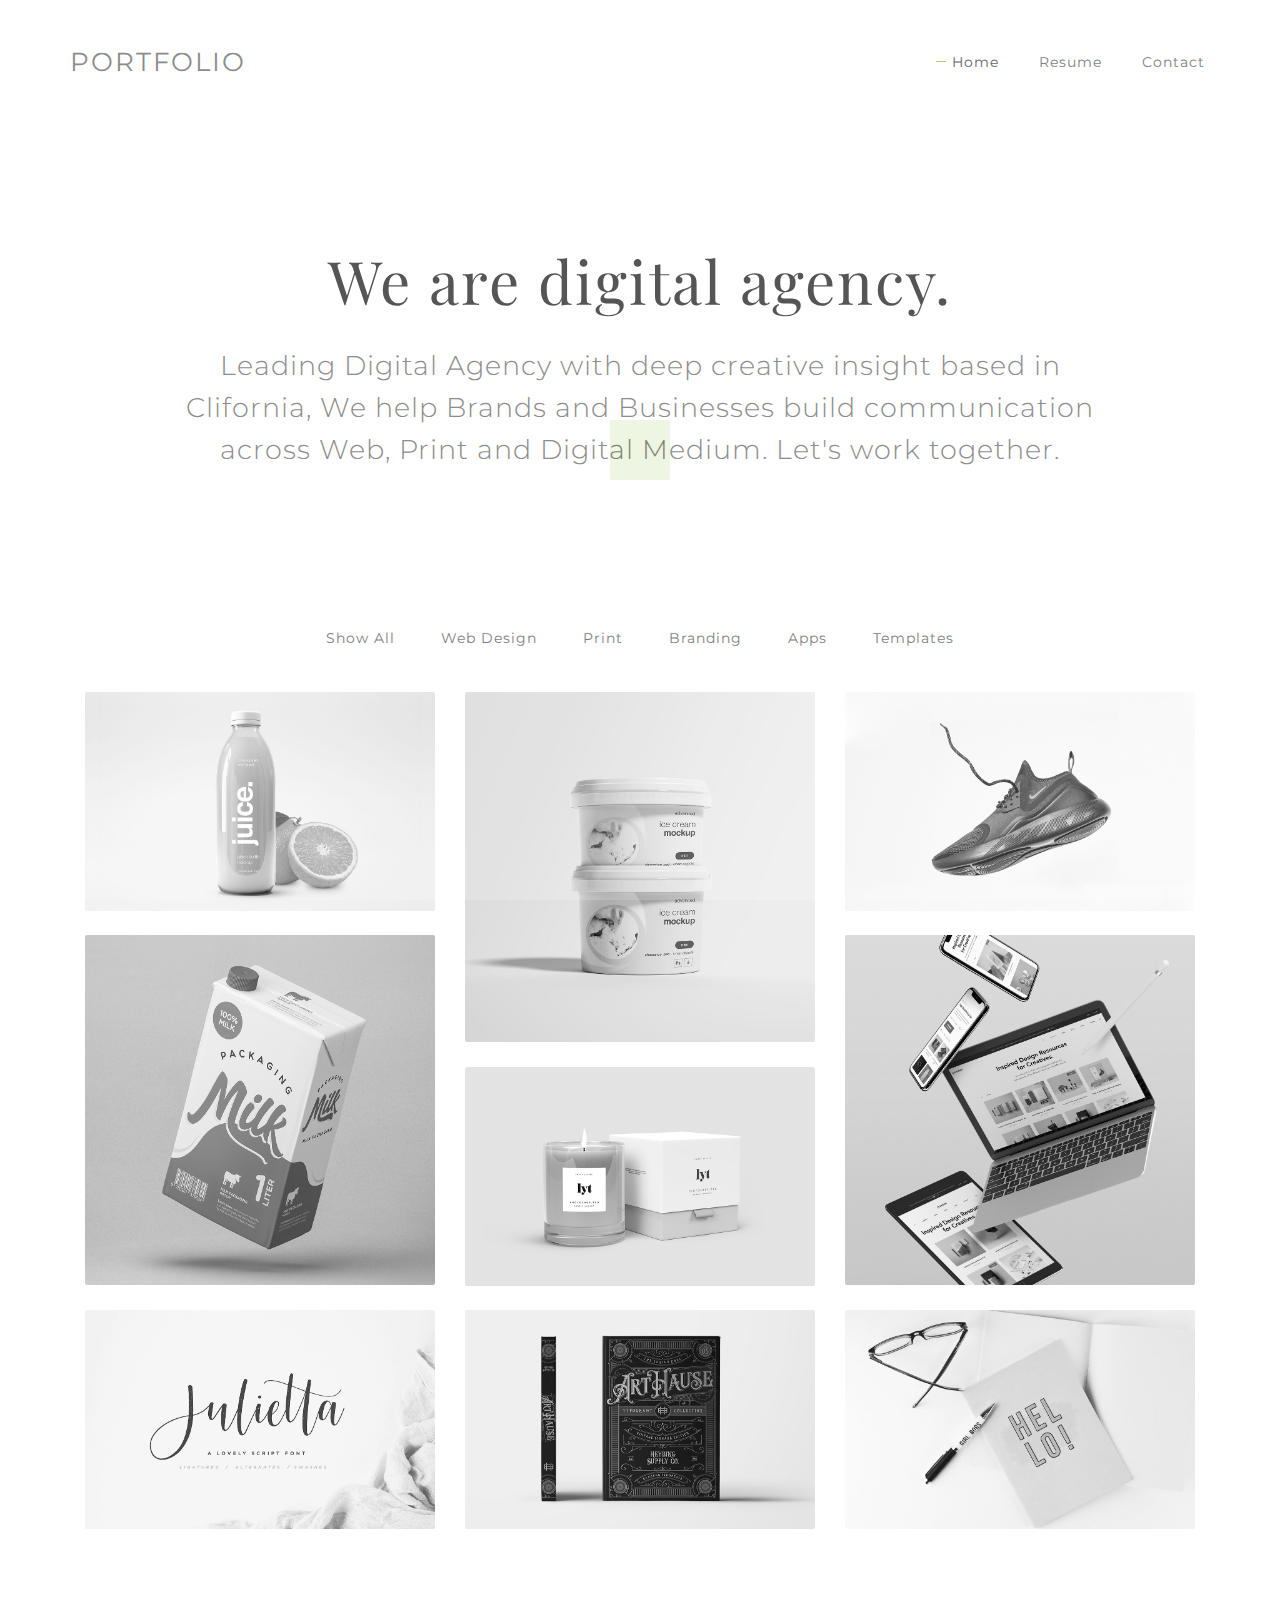
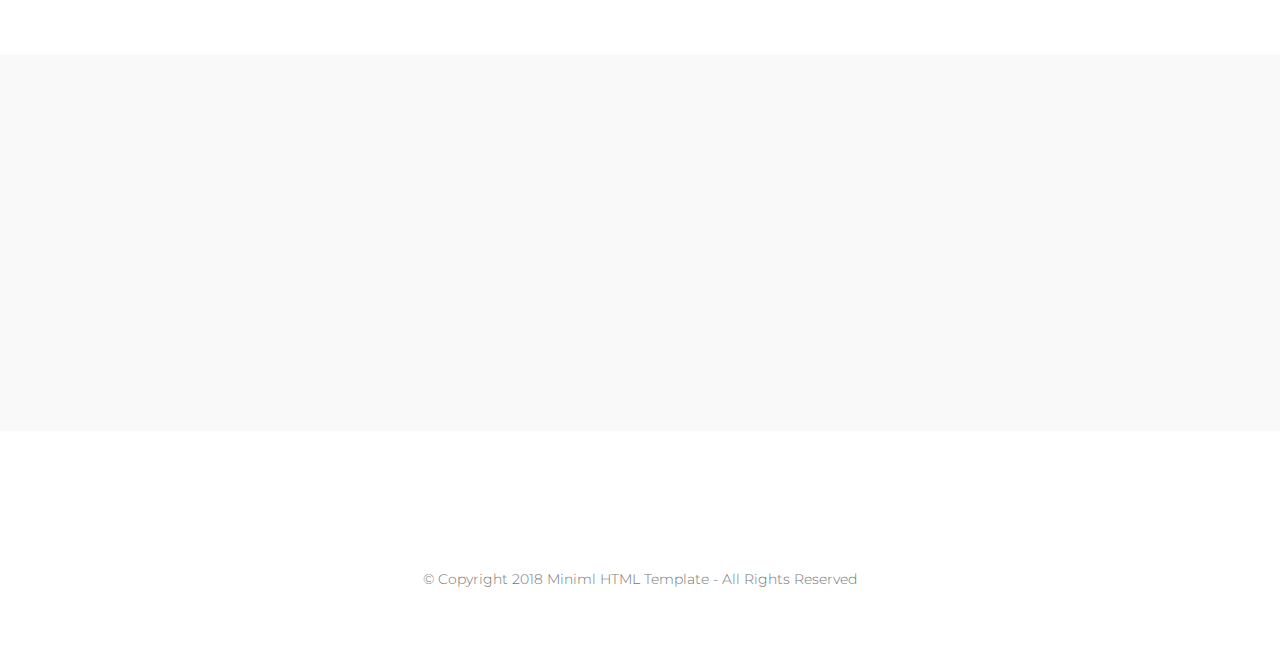
==== index.html @ cc3feb90 "Initial commit" ====
<!DOCTYPE html>
<html lang="en">
    <head>

        <meta charset="UTF-8">
        <meta http-equiv="X-UA-Compatible" content="IE=Edge">
        <meta name="description" content="">
        <meta name="keywords" content="">
        <meta name="author" content="GeTheme">
        <meta name="viewport" content="width=device-width, initial-scale=1, maximum-scale=1">

        <title>Serah Varghese</title>

        <!-- Bootstrap CSS -->
        <link rel="stylesheet" href="css/bootstrap.min.css"> 

        <!-- Main css -->
        <link rel="stylesheet" href="css/style.css">

        <!-- Animate CSS -->
        <link rel="stylesheet" href="css/animate.css">

        <!-- Font Awesome Icons CSS -->
        <link rel="stylesheet" href="css/font-awesome.min.css">

        <!-- Magnific-popup CSS -->
        <link rel="stylesheet" href="css/magnific-popup.css">

        <!-- Google Fonts Link -->
        <link href="https://fonts.googleapis.com/css?family=Montserrat:100,200,300,400,500,600,700,800,900" rel="stylesheet" type="text/css">
        <link href="https://fonts.googleapis.com/css?family=Playfair+Display:400,700,900" rel="stylesheet" type="text/css">

    </head>
    <body>


        <!-- PRE LOADER -->

        <div class="preloader">
             <div class="sk-spinner sk-spinner-pulse"></div>
        </div>



        <!-- Navigation Section -->

        <div class="navbar navbar-default navbar-static-top">
            <div class="container">

                <div class="navbar-header">
                    <button class="navbar-toggle" data-toggle="collapse" data-target=".navbar-collapse">
                        <span class="icon icon-bar"></span>
                        <span class="icon icon-bar"></span>
                        <span class="icon icon-bar"></span>
                    </button>
                    <a href="index.html" class="navbar-brand">Portfolio</a>
                </div>

                <div class="collapse navbar-collapse">
                    <ul class="nav navbar-nav navbar-right">
                        <li class="active"><a href="index.html">Home</a></li>
                       
                        <li><a href="resume.html">Resume</a></li>
                        <li><a href="contact.html">Contact</a></li>
                    </ul>
                </div>

            </div>
        </div>


        <!-- Home Section -->

        <section id="home" class="main">
            <div class="container">
                <div class="row">

                    <div class="col-md-12 col-sm-12">
                        <h1 class="wow fadeInUp head" data-wow-delay="0.6s">We are digital agency.</h1>
                        <p class="wow fadeInUp lr-pd" data-wow-delay="0.8s">Leading Digital Agency with deep creative insight based in Clifornia, We help Brands and Businesses build communication across Web, Print and Digital Medium. Let's work together.</p>
                    </div>

                </div>
            </div>
        </section>


        <!-- Portfolio Section -->

        <section id="portfolio">
            <div class="container">
                <div class="row">

                    <div class="col-md-12 col-sm-12">

                        <!-- work section -->
                            <div class="work-section wow fadeInUp" data-wow-delay="1s">

                                <ul class="filter-wrapper clearfix">
                                     <li><a href="#" data-filter="*" class="selected opc-main-bg">Show All</a></li>
                                     <li><a href="#" class="opc-main-bg" data-filter=".web">Web Design</a></li>
                                     <li><a href="#" class="opc-main-bg" data-filter=".print">Print</a></li>
                                     <li><a href="#" class="opc-main-bg" data-filter=".branding">Branding</a></li>
                                     <li><a href="#" class="opc-main-bg" data-filter=".apps">Apps</a></li>
                                    <li><a href="#" class="opc-main-bg" data-filter=".html">Templates</a></li>
                                </ul>

                                <!-- work box section -->
                                <div class="work-box-section wow fadeInUp" data-wow-delay="1.4s">
                                    <div class="work-box-wrapper col4-work-box">

                                        <div class="work-box graphic print branding html col-md-4 col-sm-6">
                                            <div class="portfolio-thumb">
                                                <a href="img/portfolio-img1.jpg" class="image-popup">
                                                    <div class="portfolio-item-hover">
                                                        <i class="fa fa-plus"></i>
                                                    </div>
                                                    <img src="img/portfolio-img1.jpg" class="img-responsive" alt="Portfolio">
                                                </a>
                                            </div>
                                        </div>

                                        <div class="work-box graphic print col-md-4 col-sm-6">
                                            <div class="portfolio-thumb">
                                                <a href="img/portfolio-img2.jpg" class="image-popup">
                                                    <div class="portfolio-item-hover">
                                                        <i class="fa fa-plus"></i>
                                                    </div>
                                                    <img src="img/portfolio-img2.jpg" class="img-responsive" alt="Portfolio">
                                                </a>
                                            </div>
                                        </div>

                                        <div class="work-box branding apps col-md-4 col-sm-6">
                                            <div class="portfolio-thumb">
                                                <a href="img/portfolio-img3.jpg" class="image-popup">
                                                    <div class="portfolio-item-hover">
                                                        <i class="fa fa-plus"></i>
                                                    </div>
                                                    <img src="img/portfolio-img3.jpg" class="img-responsive" alt="Portfolio">
                                                </a>
                                            </div>
                                        </div>

                                        <div class="work-box graphic apps col-md-4 col-sm-6">
                                            <div class="portfolio-thumb">
                                                <a href="img/portfolio-img4.jpg" class="image-popup">
                                                    <div class="portfolio-item-hover">
                                                        <i class="fa fa-plus"></i>
                                                    </div>
                                                    <img src="img/portfolio-img4.jpg" class="img-responsive" alt="Portfolio">
                                                </a>
                                            </div>
                                        </div>

                                        <div class="work-box web apps col-md-4 col-sm-6">
                                            <div class="portfolio-thumb">
                                                <a href="img/portfolio-img5.jpg" class="image-popup">
                                                    <div class="portfolio-item-hover">
                                                        <i class="fa fa-plus"></i>
                                                    </div>
                                                    <img src="img/portfolio-img5.jpg" class="img-responsive" alt="Portfolio">
                                                </a>
                                            </div>
                                        </div>

                                        <div class="work-box web print col-md-4 col-sm-6">
                                            <div class="portfolio-thumb">
                                                <a href="img/portfolio-img6.jpg" class="image-popup">
                                                    <div class="portfolio-item-hover">
                                                        <i class="fa fa-plus"></i>
                                                    </div>
                                                    <img src="img/portfolio-img6.jpg" class="img-responsive" alt="Portfolio">
                                                </a>
                                            </div>
                                        </div>

                                        <div class="work-box web html col-md-4 col-sm-6">
                                            <div class="portfolio-thumb">
                                                <a href="img/portfolio-img7.jpg" class="image-popup">
                                                    <div class="portfolio-item-hover">
                                                        <i class="fa fa-plus"></i>
                                                    </div>
                                                    <img src="img/portfolio-img7.jpg" class="img-responsive" alt="Portfolio">
                                                </a>
                                            </div>
                                        </div>

                                        <div class="work-box graphic print col-md-4 col-sm-6">
                                            <div class="portfolio-thumb">
                                                <a href="img/portfolio-img8.jpg" class="image-popup">
                                                    <div class="portfolio-item-hover">
                                                        <i class="fa fa-plus"></i>
                                                    </div>
                                                    <img src="img/portfolio-img8.jpg" class="img-responsive" alt="Portfolio">
                                                </a>
                                            </div>
                                        </div>

                                        <div class="work-box web print col-md-4 col-sm-6">
                                            <div class="portfolio-thumb">
                                                <a href="img/portfolio-img9.jpg" class="image-popup">
                                                    <div class="portfolio-item-hover">
                                                        <i class="fa fa-plus"></i>
                                                    </div>
                                                    <img src="img/portfolio-img9.jpg" class="img-responsive" alt="Portfolio">
                                                </a>
                                            </div>
                                        </div>

                                     </div>
                                </div>

                            </div>

                    </div>

                </div>
            </div>
        </section>


        <!-- CTA Section -->

        <section id="cta" class="bg-gray">
            <div class="container">
                <div class="row">

                    <div class="col-md-offset-2 col-md-8 col-sm-12">
                        <p class="wow fadeInUp" data-wow-delay="0.4s">FIt is a long established fact that a reader will be distracted by the readable content of a page when looking at its layout.</p>
                        <a href="about.html" class="wow fadeInUp btn btn-success" data-wow-delay="0.8s">LEARN ABOUT US</a>
                    </div>

                </div>
            </div>
        </section>


        <!-- Footer Section -->

        <footer>
            <div class="container">
                <div class="row">

                    <div class="col-md-12 col-sm-12">
                        <div class="footer-copyright">
                            <ul class="social-icon">	
                                <li><a href="#" class="fa fa-facebook wow fadeInUp" data-wow-delay="0.2s"></a></li>
                                <li><a href="#" class="fa fa-twitter wow fadeInUp" data-wow-delay="0.4s"></a></li>
                                <li><a href="#" class="fa fa-linkedin wow fadeInUp" data-wow-delay="0.6s"></a></li>
                                <li><a href="#" class="fa fa-google-plus wow fadeInUp" data-wow-delay="0.8s"></a></li>
                                <li><a href="#" class="fa fa-dribbble wow fadeInUp" data-wow-delay="1s"></a></li>
                            </ul>
                            <p class="small">&copy Copyright 2018  Miniml HTML Template - All Rights Reserved</p>
                        </div>
                    </div>

                </div>
            </div>
        </footer>


        <!-- Back top -->

        <a href="#" class="go-top"><i class="fa fa-angle-up"></i></a>


        <!-- SCRIPTS -->

        <script src="js/jquery.js"></script>
        <script src="js/bootstrap.min.js"></script>
        <script src="js/wow.min.js"></script>
        <script src="js/isotope.js"></script>
        <script src="js/imagesloaded.min.js"></script>
        <script src="js/jquery.magnific-popup.min.js"></script>
        <script src="js/magnific-popup-options.js"></script>
        <script src="js/custom.js"></script>
                

    </body>
</html>
---- css/style.css ----
body {
	background: #ffffff;
    font-family: 'Montserrat', sans-serif;
    font-style: normal;
	font-weight: 300;
    overflow-x: hidden;
}



/*---------------------------------------
    Typorgraphy              
-----------------------------------------*/

h1,h2 {
  font-family: 'Playfair Display', serif;
  font-weight: 400;
  letter-spacing: 1px;
}
h3,h4,h5,h6 {
  font-family: 'Montserrat', sans-serif;
  font-weight: 500;
  letter-spacing: 1px;
}

h1 {
    font-size: 60px;
    letter-spacing: 2px;
    margin-bottom: 0px;
}

h2 {
  font-size: 32px;
  padding-bottom: 12px;
}

h3 {
  font-size: 22px;
}

h4 {
  font-weight: 400;
}

p {
    color: #757575;
    font-size: 20px;
    font-weight: 300;
    line-height: 30px;
}

.small {
  font-size: 14px;
  line-height: 28px;
}
#service .small {
  padding: 10px 20px 20px 20px;
}




/*---------------------------------------
    General               
-----------------------------------------*/

html{
  -webkit-font-smoothing: antialiased;
}

a {
  color: #a1c45a;
  -webkit-transition: 0.5s;
  -o-transition: 0.5s;
  transition: 0.5s;
  text-decoration: none !important;
}
a:hover, a:active, a:focus {
  color: #a1c45a;
  outline: none;
}

* {
  -webkit-box-sizing: border-box;
  -moz-box-sizing: border-box;
  box-sizing: border-box;
}

*:before,
*:after {
  -webkit-box-sizing: border-box;
  -moz-box-sizing: border-box;
  box-sizing: border-box;
}

.section-title {
  position: relative;
  margin-bottom: 62px;
  text-align: center;
}

#portfolio,
#cta,
#team, #service,
#contact {
  padding-top: 100px;
  padding-bottom: 100px;
}

#portfolio,
#service, #contact {
  padding-top: 10px;
}

#cta,
#team, #service,
footer {
  text-align: center;
}

#portfolio img,
#team img {
  border-radius: 2px;
  width: 100%;
}

.bg-gray {
  background-color: #f9f9f9;
}

.bg-dark {
  background-color: #202020;
}

.head {
  display: block;
  height: 80px;
  position: relative;
    text-align: center;
}
.lr-pd {
    padding-left: 10%;
    padding-right: 10%;
}


/*---------------------------------------
    Preloader section              
-----------------------------------------*/

.preloader {
  position: fixed;
  top: 0;
  left: 0;
  width: 100%;
  height: 100%;
  z-index: 99999;
  display: flex;
  flex-flow: row nowrap;
  justify-content: center;
  align-items: center;
  background: none repeat scroll 0 0 #ffffff;
}

.sk-spinner-pulse {
  width: 60px;
  height: 60px;
  background-color: #a1c45a;
  border-radius: 2%;
  -webkit-animation: sk-pulseScaleOut 1s infinite ease-in-out;
          animation: sk-pulseScaleOut 1s infinite ease-in-out; }

@-webkit-keyframes sk-pulseScaleOut {
  0% {
    -webkit-transform: scale(0);
            transform: scale(0); }
  100% {
    -webkit-transform: scale(1);
            transform: scale(1);
    opacity: 0; } }

@keyframes sk-pulseScaleOut {
  0% {
    -webkit-transform: scale(0);
            transform: scale(0); }
  100% {
    -webkit-transform: scale(1);
            transform: scale(1);
    opacity: 0; } }




/*---------------------------------------
    Navigation section              
-----------------------------------------*/

.navbar-default {
    background: #ffffff;
    border: none;
    box-shadow: 0px;
    padding-top: 22px;
    margin: 0 !important;
}

.navbar-default .navbar-brand {
  color: #757575;
  font-size: 26px;
  font-weight: 400;
  text-transform: uppercase;
  letter-spacing: 2px;
  line-height: 50px;
  margin: 0;
}

.navbar-default .navbar-nav li a {
    color: #656565;
    font-size: 14px;
    font-weight: 400;
    line-height: 50px;
    letter-spacing: 1px;
    -webkit-transition: all 0.4s ease-in-out;
    transition: all 0.4s ease-in-out;
    padding-right: 20px;
    padding-left: 20px;
}

.navbar-default .navbar-nav > li a:hover {
    color: #444 !important;
}

.navbar-default .navbar-nav > li > a:hover,
.navbar-default .navbar-nav > li > a:focus {
    color: #606060;
    background-color: transparent;
}

.navbar-default .navbar-nav > .active > a,
.navbar-default .navbar-nav > .active > a:hover,
.navbar-default .navbar-nav > .active > a:focus {
    color: #444;
    background-color: transparent;
}

.navbar-default .navbar-toggle {
     border: none;
     padding-top: 10px;
  }

.navbar-default .navbar-toggle .icon-bar {
    border-color: transparent;
  }

.navbar-default .navbar-toggle:hover,
.navbar-default .navbar-toggle:focus { 
  background-color: transparent;
}

.navbar-default .navbar-nav > .active > ::before {
    position: absolute;
    content: '';
    background-color: #a1c45a;
    height: 1px;
    width: 10px;
    margin-top: 24px;
    left: 4px;
}


/*---------------------------------------
    Main section              
-----------------------------------------*/

.main-about,
.main-service, .main-contact,
.main-work {
    height: 70vh;
    text-align: center;
}




/*---------------------------------------
    Home section              
-----------------------------------------*/

#home {
    display: -webkit-box;
    display: -webkit-flex;
     display: -ms-flexbox;
    display: flex;
    -webkit-box-align: center;
    -webkit-align-items: center;
    -ms-flex-align: center;
     align-items: center;
    height: 56vh;
    position: relative;
}

#home p {
  font-size: 27px;
  line-height: 42px;
  letter-spacing: 1px;
  padding-top: 18px;
  text-align: center;

}




/*---------------------------------------
   CTA section              
-----------------------------------------*/

#cta p {
  color: #666;
  font-size: 24px;
  line-height: 42px;
}

#cta .btn {
  background-color: #a1c45a;
  border: 2px solid transparent;
  color: #ffffff;
  font-size: 14px;
  font-weight: 500;
  border-radius: 2px;
  letter-spacing: 1px;
  padding: 12px 36px 14px;
  margin-top: 32px;
  transition: all 0.4s ease-in-out;
}

#cta .btn:hover {
  background-color: #222;
}



/*---------------------------------------
    About section              
-----------------------------------------*/

#about {
  padding-top: 40px;
  padding-bottom: 40px;
}

#about h3 {
  text-align: center;
}

#about .chart {
  position: relative;
  text-align: center;
}

#about .chart-icon {
  position: absolute;
  left:50%;
  top:50%;
  margin:-40px 0 0 -34px;
  width: 68px;
  height: 68px;
  line-height: 68px;
  border-radius:50%;
  background-color: #f0f0f0;
  color: #242424;
}

#about .chart-icon .fa {
  position: absolute;
  top:50%;
  margin-top: -12px;
  left:0;
  width: 100%;
  font-size: 24px;
}


/*---------------------------------------
   Team section              
-----------------------------------------*/

#team h4 {
  padding-bottom: 12px;
}

#team .team-thumb {
  width: 100%;
  margin-bottom: 32px;
  position: relative;
}

#team .team-overlay {
  color: #ffffff;
  position: absolute;
  bottom: 0px;
  width: 100%;
  height: 90px;
  overflow: hidden;
  transition: height 450ms;
}

#team .team-thumb:hover .team-overlay {
  height: 100%;
  background-color: #ffffff;
  color: #222;
  padding-top: 30%;
  opacity: 0.9;
}

#team .team-thumb:hover h4 {
  color: #a1c45a;
}


/*---------------------------------------
    Service section              
-----------------------------------------*/

#service .fa {
  background-color: #f0f0f0;
  border-radius: 100px;
  cursor: pointer;
  color: #a1c45a;
  font-size: 32px;
  width: 85px;
  height: 85px;
  line-height: 85px;
  text-align: center;
  transition: all 0.4s ease-in-out;
  position: relative;
  top: 0px;
}

#service .fa:hover {
  background-color: #222;
  color: #ffffff;
  transform: scale(1);
  top: -5px;
}

#service .small {
  padding-bottom: 40px;
}



/*---------------------------------------
    Portfolio section              
-----------------------------------------*/

.portfolio-thumb {
  margin: 0;
  overflow: hidden;
  position: relative;
}

.portfolio-thumb img {
    filter: grayscale(100%);
}
    

.portfolio-item-hover {
  position: absolute;
  overflow: hidden;
  z-index: 1;
  top:0;
  left: 0;
  width: 100%;
  height: 100%;
  opacity: 0;
  color: #a1c45a;
  -webkit-transition: all 0.3s;
  transition: all 0.3s;
}

.portfolio-item-hover:after {
  content: "";
  position: absolute;
  z-index: -1;
  top: 0;
  right: 0;
  bottom: 0;
  left: 0;
  -webkit-transition: all 0.6s;
  transition: all 0.6s;
}

.portfolio-item-hover .fa{
  position: absolute;
  top:50%;
  left: 50%;
  -webkit-transform: translate(-50%, -50%);
  -ms-transform: translate(-50%, -50%);
  -o-transform: translate(-50%, -50%);
  transform: translate(-50%, -50%);
  font-size: 16px;
  font-weight: normal;
  background-color: #ffffff;
  border-radius: 2px;
  width: 60px;
  height: 60px;
  line-height: 60px;
  text-align: center;
}

.portfolio-thumb a:hover .portfolio-item-hover {
  opacity: 1;
}

.portfolio-thumb a:hover .portfolio-item-hover:after {
  opacity: 1;
}

/*filter css*/
.filter-wrapper {
    width: 100%;
    padding: 0px;
    margin-bottom: 32px;
    overflow: hidden;
    text-align: center;
}

.filter-wrapper li {
    display: inline-block;
    margin: 4px;
}

.filter-wrapper li a {
    border-radius: 4px;
    color: #666;
    font-size: 14px;
    font-weight: 400;
    letter-spacing: 1px;
    padding: 8px 17px;
    display: block;
    text-decoration: none;
    -webkit-transition: all 0.4s ease-in-out;
  transition: all 0.4s ease-in-out;
}
.filter-wrapper li a:hover,
.filter-wrapper li a:focus {
  color: #a1c45a;
}

/*worktope box css*/
.work-box-section {
    width: 100%;
}

.work-box-wrapper {
    width: 100%;
    padding: 0;
    clear: both;
    position: relative;
}

.work-box {
    position: relative;
    min-height: 50px;
    float: left;
    overflow: hidden;
    margin-bottom: 25px;
}

.work-box > a {
    display: block;
    width: 100%;
    height: 100%;
    overflow: hidden;
} 

.fluid-img {
    width: 100%;
    display: block;
}

.mfp-with-zoom .mfp-container,
.mfp-with-zoom.mfp-bg {
  opacity: 0;
  -webkit-backface-visibility: hidden;
  /* ideally, transition speed should match zoom duration */
  -webkit-transition: all 0.3s ease-out;
  -moz-transition: all 0.3s ease-out;
  -o-transition: all 0.3s ease-out;
  transition: all 0.3s ease-out;
}

.mfp-with-zoom.mfp-ready .mfp-container {
  opacity: 1;
}

.mfp-with-zoom.mfp-ready.mfp-bg {
  opacity: 0.8;
}

.mfp-with-zoom.mfp-removing .mfp-container,
.mfp-with-zoom.mfp-removing.mfp-bg {
  opacity: 0;
}
/*---------------------------------------
   Contact         
-----------------------------------------*/

#contact form .form-control {
  background: transparent;
  border: none;
  border-bottom: 1px solid #999;
  border-radius: 0px;
  box-shadow: none;
  font-size: 14px;
  margin-bottom: 20px;
  transition: all 0.4s ease-in-out;
}

#contact form .form-control:focus {
  border-bottom: 2px solid #333;
}

#contact form input {
  height: 50px;
}

#contact form input[type="submit"] {
    border-radius: 2px;
  background-color: #a1c45a;
  border: none;
  font-weight: 500;
  letter-spacing: 2px;
  color: #ffffff;
  text-transform: uppercase;
  margin-top: 30px;
}

#contact form input[type="submit"]:hover {
  background-color: #222;
}

#contact .contact-detail {
    padding: 30px;
    background-color: #f9f9f9;
}
#contact .contact-detail-2 {
  padding-top: 6px;
}

#contact #google-map iframe {
  border: none;
  width: 100%;
  height: 350px;
}



/*---------------------------------------
   Footer section              
-----------------------------------------*/

footer {
  padding-top: 60px;
  padding-bottom: 60px;
}

footer .footer-link ul {
  margin: 0;
  padding: 0;
  position: relative;
}

footer .footer-link ul li {
  list-style: none;
  display: inline-block;
  padding: 22px;
}

footer .footer-link ul li a {
  color: #666;
  transition: all 0.4s ease-in-out;
  text-decoration: none;
}

footer .footer-link ul li a:hover {
  color: #a1c45a;
}

footer .footer-copyright {
  padding-top: 16px;
}

footer .footer-copyright p {
  padding-top: 8px;
}



/*---------------------------------------
   Social icon             
-----------------------------------------*/

.social-icon {
    position: relative;
    padding: 0;
    margin: 0;
}

.social-icon li {
    display: inline-block;
    list-style: none;
}

.social-icon li a {
    color: #666;
    border-radius: 2px;
    cursor: pointer;
    font-size: 16px;
    text-decoration: none;
    transition: all 0.4s ease-in-out;
    width: 50px;
    height: 50px;
    line-height: 50px;
    text-align: center;
    vertical-align: middle;
    position: relative;
    top: 0px;
}

.social-icon li a:hover {
    background: #a1c45a;
    color: #ffffff;
    top: -5px;
}



/*---------------------------------------
   Back top         
-----------------------------------------*/

.go-top {
  background-color: #ffffff;
  box-shadow: 1px 1.732px 12px 0px rgba( 0, 0, 0, .14 ), 1px 1.732px 3px 0px rgba( 0, 0, 0, .12 );
  border-radius: 2px;
  transition : all 1s ease;
  bottom: 2em;
  right: 2em;
  color: #333;
  font-size: 22px;
  display: none;
  position: fixed;
  text-decoration: none;
  width: 35px;
  height: 35px;
  line-height: 30px;
  text-align: center;
}

.go-top:hover {
    background: #a1c45a;
    color: #ffffff;
}



/*---------------------------------------
   Mobile Responsive         
-----------------------------------------*/

@media (max-width: 980px) {

  #home {
    height: 32vh;
  }

  #home p {
    font-size: 23px;
  }

  .filter-wrapper li a {
    padding: 8px 12px;
  }

  #about .chart {
    margin-top: 32px;
  }

  #cta p {
    font-size: 24px;
  }

}



@media (max-width: 768px) {

  body {
    text-align: center;
  }

  h1 {
    font-size: 48px;
  }

  #portfolio,
  #cta,
  #team, #service,
  #contact {
  padding-top: 80px;
  padding-bottom: 80px;
}

}



@media (max-width: 767px) {

  .navbar-default {
    text-align: center;
    padding-top: 0px;
  }

  .navbar-default .navbar-brand {
    line-height: 25px;
  }

  .navbar-default .navbar-nav li a {
    line-height: 35px;
  }

  footer .footer-link ul li {
    padding: 8px;
  }

}



@media (max-width: 650px) {

  #home {
    height: 100vh;
  }

  h1 {
    font-size: 30px;
  }

  #home p,
  #cta p {
    font-size: 18px;
    line-height: 32px;
  }

  .filter-wrapper {
    text-align: center;
  }

  .filter-wrapper li a {
    padding: 4px;
  }

  #contact .contact-detail-1 {
    padding-top: 32px;
  }


}
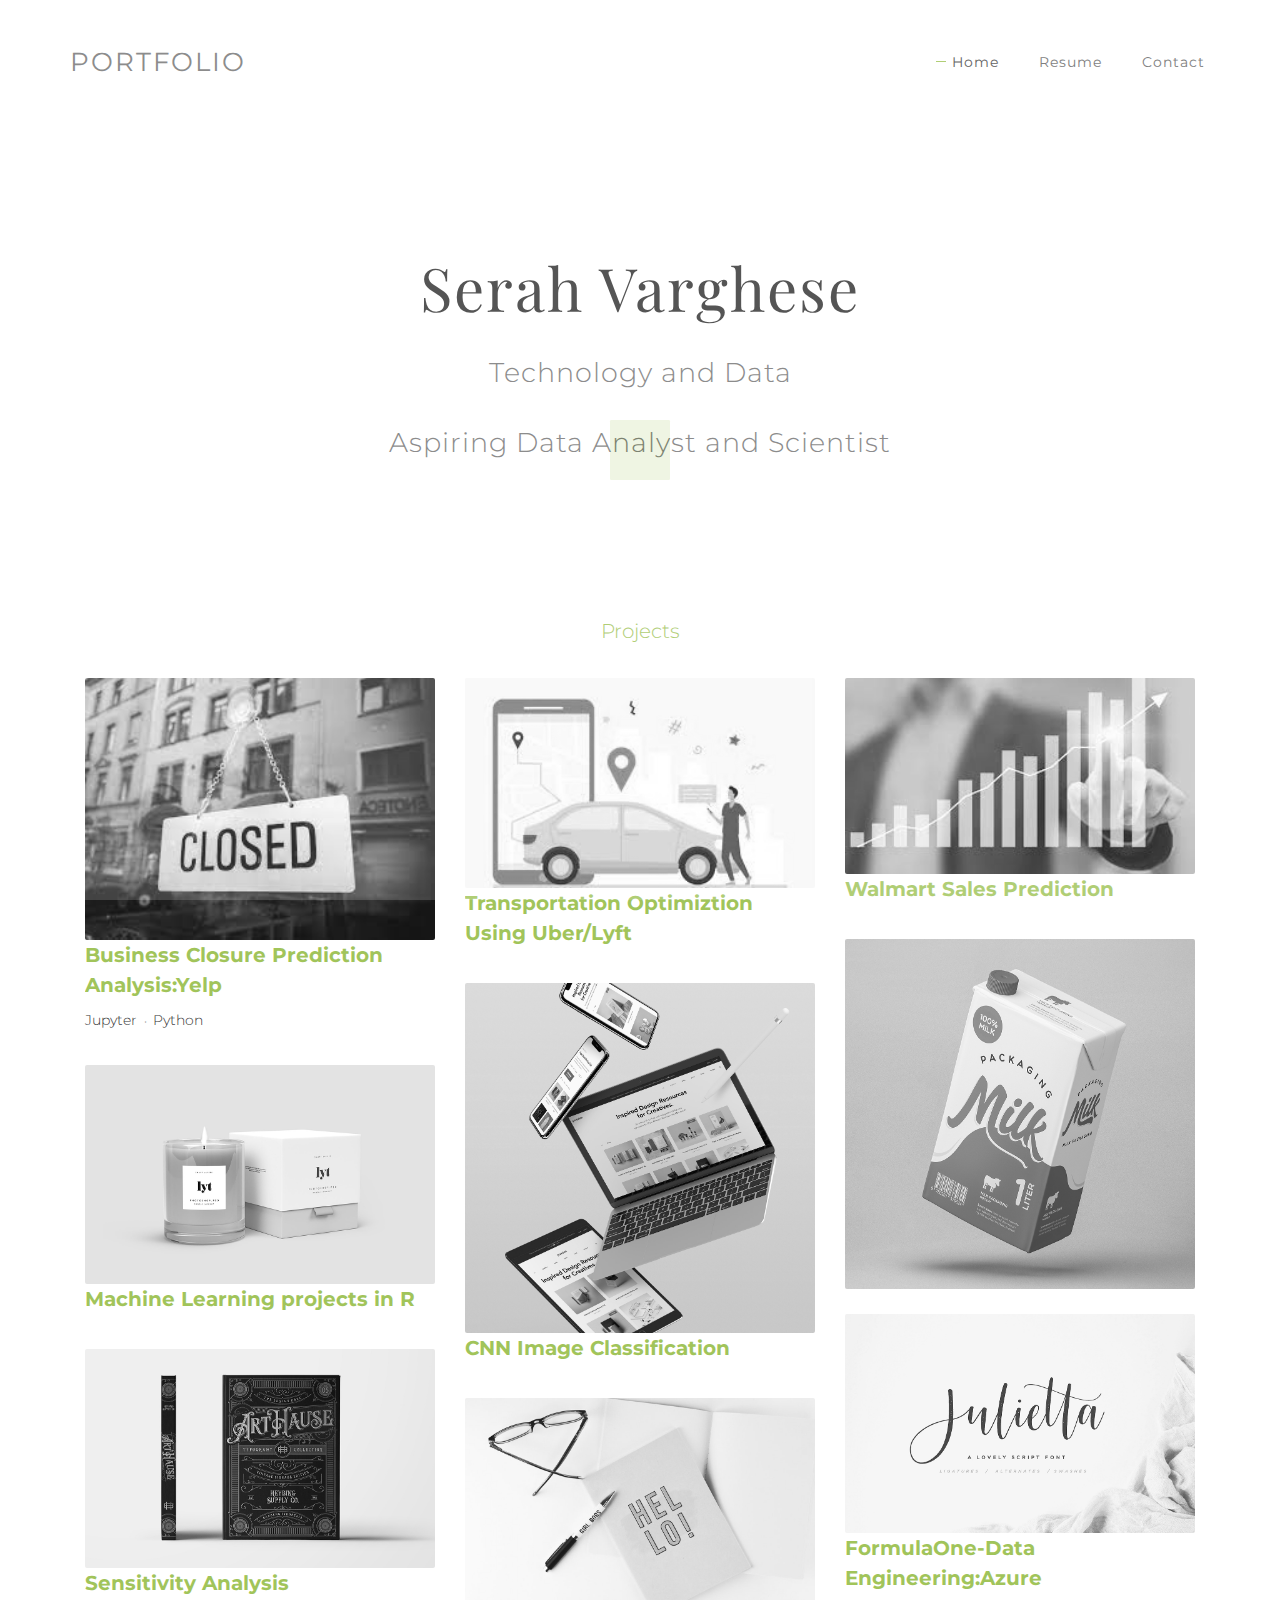
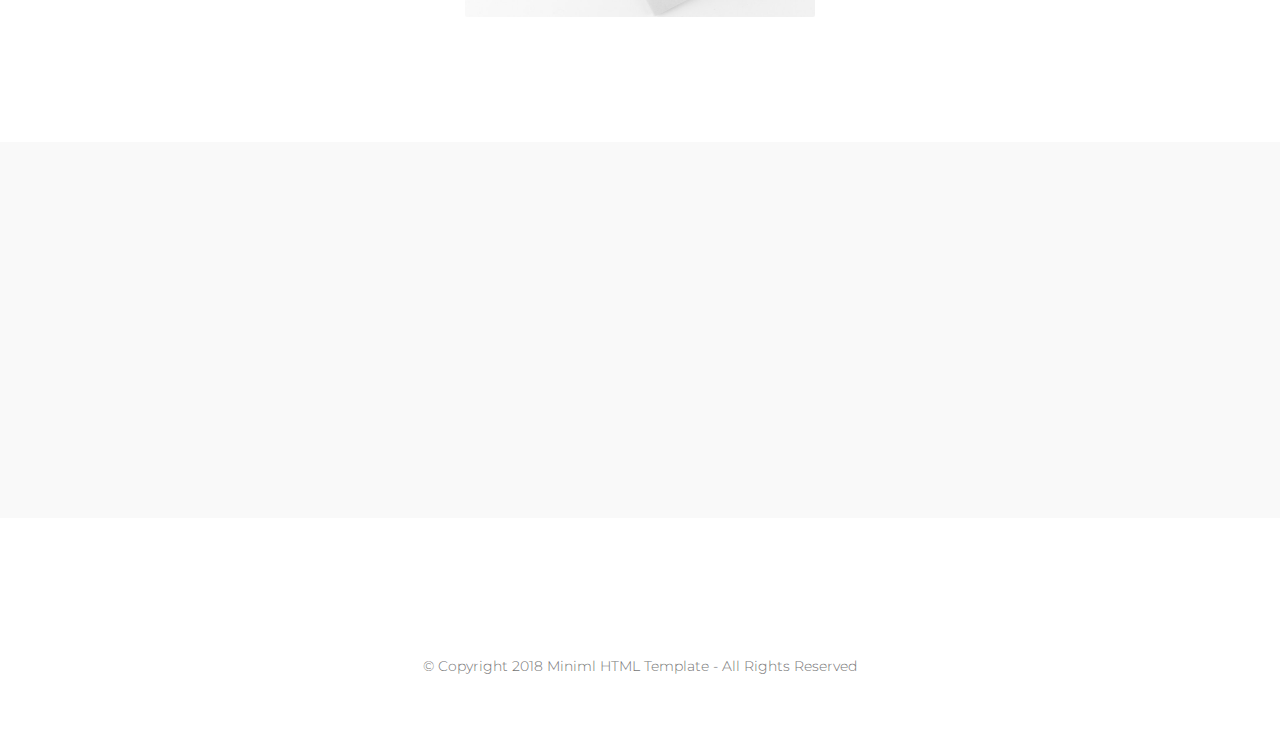
==== commit 04b7e0fb: "additon of projects" ====
--- a/index.html
+++ b/index.html
@@ -76,8 +76,9 @@
                 <div class="row">
 
                     <div class="col-md-12 col-sm-12">
-                        <h1 class="wow fadeInUp head" data-wow-delay="0.6s">We are digital agency.</h1>
-                        <p class="wow fadeInUp lr-pd" data-wow-delay="0.8s">Leading Digital Agency with deep creative insight based in Clifornia, We help Brands and Businesses build communication across Web, Print and Digital Medium. Let's work together.</p>
+                        <h1 class="wow fadeInUp head" data-wow-delay="0.6s">Serah Varghese</h1>
+                        <p class="wow fadeInUp lr-pd" data-wow-delay="0.8s"> Technology and Data </p>
+                        <p class="wow fadeInUp lr-pd"data-wow-delay="0.8s">Aspiring Data Analyst and Scientist</p>
                     </div>
 
                 </div>
@@ -96,14 +97,10 @@
                         <!-- work section -->
                             <div class="work-section wow fadeInUp" data-wow-delay="1s">
 
-                                <ul class="filter-wrapper clearfix">
-                                     <li><a href="#" data-filter="*" class="selected opc-main-bg">Show All</a></li>
-                                     <li><a href="#" class="opc-main-bg" data-filter=".web">Web Design</a></li>
-                                     <li><a href="#" class="opc-main-bg" data-filter=".print">Print</a></li>
-                                     <li><a href="#" class="opc-main-bg" data-filter=".branding">Branding</a></li>
-                                     <li><a href="#" class="opc-main-bg" data-filter=".apps">Apps</a></li>
-                                    <li><a href="#" class="opc-main-bg" data-filter=".html">Templates</a></li>
-                                </ul>
+                                <p class="filter-wrapper clearfix projects">
+                                     
+                                    Projects
+                                </p>
 
                                 <!-- work box section -->
                                 <div class="work-box-section wow fadeInUp" data-wow-delay="1.4s">
@@ -111,35 +108,48 @@
 
                                         <div class="work-box graphic print branding html col-md-4 col-sm-6">
                                             <div class="portfolio-thumb">
-                                                <a href="img/portfolio-img1.jpg" class="image-popup">
-                                                    <div class="portfolio-item-hover">
-                                                        <i class="fa fa-plus"></i>
-                                                    </div>
-                                                    <img src="img/portfolio-img1.jpg" class="img-responsive" alt="Portfolio">
-                                                </a>
-                                            </div>
+                                                <a href="https://docs.google.com/document/d/1C6ZAIr1Xkda8QcuM-dX0CRXUWke5OW-f/edit?usp=sharing&ouid=110180117371927243255&rtpof=true&sd=true">
+                                                    <div class="portfolio-item-hover">
+                                                        <i class="fa fa-plus"></i>
+                                                    </div>
+                                                    <img src="img/closed.jpeg" class="img-responsive" alt="Portfolio">
+
+                                                </div>
+                                                    <p class="portfolio-title"><b>Business Closure Prediction Analysis:Yelp</b></p>
+                                                    
+                                                </a>
+                                                
+                                            
+                                            <ul class="list-horizontal">
+                                                <li >Jupyter </li>
+                                                <li >Python </li>
+                                            </ul>
                                         </div>
 
                                         <div class="work-box graphic print col-md-4 col-sm-6">
                                             <div class="portfolio-thumb">
-                                                <a href="img/portfolio-img2.jpg" class="image-popup">
-                                                    <div class="portfolio-item-hover">
-                                                        <i class="fa fa-plus"></i>
-                                                    </div>
-                                                    <img src="img/portfolio-img2.jpg" class="img-responsive" alt="Portfolio">
-                                                </a>
-                                            </div>
-                                        </div>
-
+                                                <a href="https://drive.google.com/drive/folders/1WiLHi4L-24eTkZwIrkx23BaJhz2UDvA6?usp=sharing">
+                                                    <div class="portfolio-item-hover">
+                                                        <i class="fa fa-plus"></i>
+                                                    </div>
+                                                    <img src="img/rideshare.jpeg" class="img-responsive" alt="Portfolio">
+                                                </div>
+                                                    <p class="portfolio-title"><b>Transportation Optimiztion Using Uber/Lyft</b></p>
+                                                </a>
+                                            
+                                        </div>
+                                           
                                         <div class="work-box branding apps col-md-4 col-sm-6">
                                             <div class="portfolio-thumb">
-                                                <a href="img/portfolio-img3.jpg" class="image-popup">
-                                                    <div class="portfolio-item-hover">
-                                                        <i class="fa fa-plus"></i>
-                                                    </div>
-                                                    <img src="img/portfolio-img3.jpg" class="img-responsive" alt="Portfolio">
-                                                </a>
-                                            </div>
+                                                <a href="https://colab.research.google.com/drive/1S8pLBpKr4ZS8lWuGXCUj49iZbgBFFYtJ">
+                                                    <div class="portfolio-item-hover">
+                                                        <i class="fa fa-plus"></i>
+                                                    </div>
+                                                    <img src="img/sales.jpeg" class="img-responsive" alt="Portfolio">
+                                                </div>
+                                                    <p class="portfolio-title"><b>Walmart Sales Prediction</b></p>
+                                                </a>
+                                           
                                         </div>
 
                                         <div class="work-box graphic apps col-md-4 col-sm-6">
@@ -149,8 +159,9 @@
                                                         <i class="fa fa-plus"></i>
                                                     </div>
                                                     <img src="img/portfolio-img4.jpg" class="img-responsive" alt="Portfolio">
-                                                </a>
-                                            </div>
+                                                </div>
+                                                </a>
+                                            
                                         </div>
 
                                         <div class="work-box web apps col-md-4 col-sm-6">
@@ -160,8 +171,10 @@
                                                         <i class="fa fa-plus"></i>
                                                     </div>
                                                     <img src="img/portfolio-img5.jpg" class="img-responsive" alt="Portfolio">
-                                                </a>
-                                            </div>
+                                                </div>
+                                               
+                                                <p class="portfolio-title"><b>CNN Image Classification</b> </p>
+                                            </a>
                                         </div>
 
                                         <div class="work-box web print col-md-4 col-sm-6">
@@ -171,8 +184,10 @@
                                                         <i class="fa fa-plus"></i>
                                                     </div>
                                                     <img src="img/portfolio-img6.jpg" class="img-responsive" alt="Portfolio">
-                                                </a>
-                                            </div>
+                                                </div>
+                                                    <p class="portfolio-title"><b>Machine Learning projects in R</b> </p>
+                                                </a>
+                                           
                                         </div>
 
                                         <div class="work-box web html col-md-4 col-sm-6">
@@ -182,8 +197,10 @@
                                                         <i class="fa fa-plus"></i>
                                                     </div>
                                                     <img src="img/portfolio-img7.jpg" class="img-responsive" alt="Portfolio">
-                                                </a>
-                                            </div>
+                                                </div>
+                                                <p class="portfolio-title"><b>FormulaOne-Data Engineering:Azure</b> </p>
+                                                </a>
+                                            
                                         </div>
 
                                         <div class="work-box graphic print col-md-4 col-sm-6">
@@ -193,8 +210,9 @@
                                                         <i class="fa fa-plus"></i>
                                                     </div>
                                                     <img src="img/portfolio-img8.jpg" class="img-responsive" alt="Portfolio">
-                                                </a>
-                                            </div>
+                                                </div>
+                                                </a>
+                                             <p class="portfolio-title"><b>Sensitivity Analysis </b> </p>
                                         </div>
 
                                         <div class="work-box web print col-md-4 col-sm-6">
--- a/css/style.css
+++ b/css/style.css
@@ -7,9 +7,25 @@
 	font-weight: 300;
     overflow-x: hidden;
 }
-
-
-
+.list-horizontal li {
+  display:inline-block;
+}
+.list-horizontal li:before {
+  content: '\00a0\2022\00a0\00a0';
+  color:#999;
+  color:rgba(0,0,0,0.5);
+  font-size:11px;
+}
+.list-horizontal li:first-child:before {
+  content: '';
+}
+/* .horizontal{
+  display: inline-block;
+  padding-left: 2px;
+} */
+.portfolio-title{
+  color: #a1c45a;
+}
 /*---------------------------------------
     Typorgraphy              
 -----------------------------------------*/
@@ -71,14 +87,16 @@
 }
 
 a {
-  color: #a1c45a;
+  color: #575251;
   -webkit-transition: 0.5s;
   -o-transition: 0.5s;
   transition: 0.5s;
   text-decoration: none !important;
 }
+
+
 a:hover, a:active, a:focus {
-  color: #a1c45a;
+  color: darkblue;
   outline: none;
 }
 
@@ -438,16 +456,7 @@
   top: 0px;
 }
 
-#service .fa:hover {
-  background-color: #222;
-  color: #ffffff;
-  transform: scale(1);
-  top: -5px;
-}
-
-#service .small {
-  padding-bottom: 40px;
-}
+
 
 
 
@@ -475,7 +484,7 @@
   width: 100%;
   height: 100%;
   opacity: 0;
-  color: #a1c45a;
+  color: #03183b;
   -webkit-transition: all 0.3s;
   transition: all 0.3s;
 }
@@ -491,9 +500,12 @@
   -webkit-transition: all 0.6s;
   transition: all 0.6s;
 }
-
+.projects{
+  color:#a1c45a; ;
+}
 .portfolio-item-hover .fa{
   position: absolute;
+  
   top:50%;
   left: 50%;
   -webkit-transform: translate(-50%, -50%);
@@ -765,6 +777,9 @@
     color: #ffffff;
 }
 
+ul{
+  padding:0px;
+}
 
 
 /*---------------------------------------
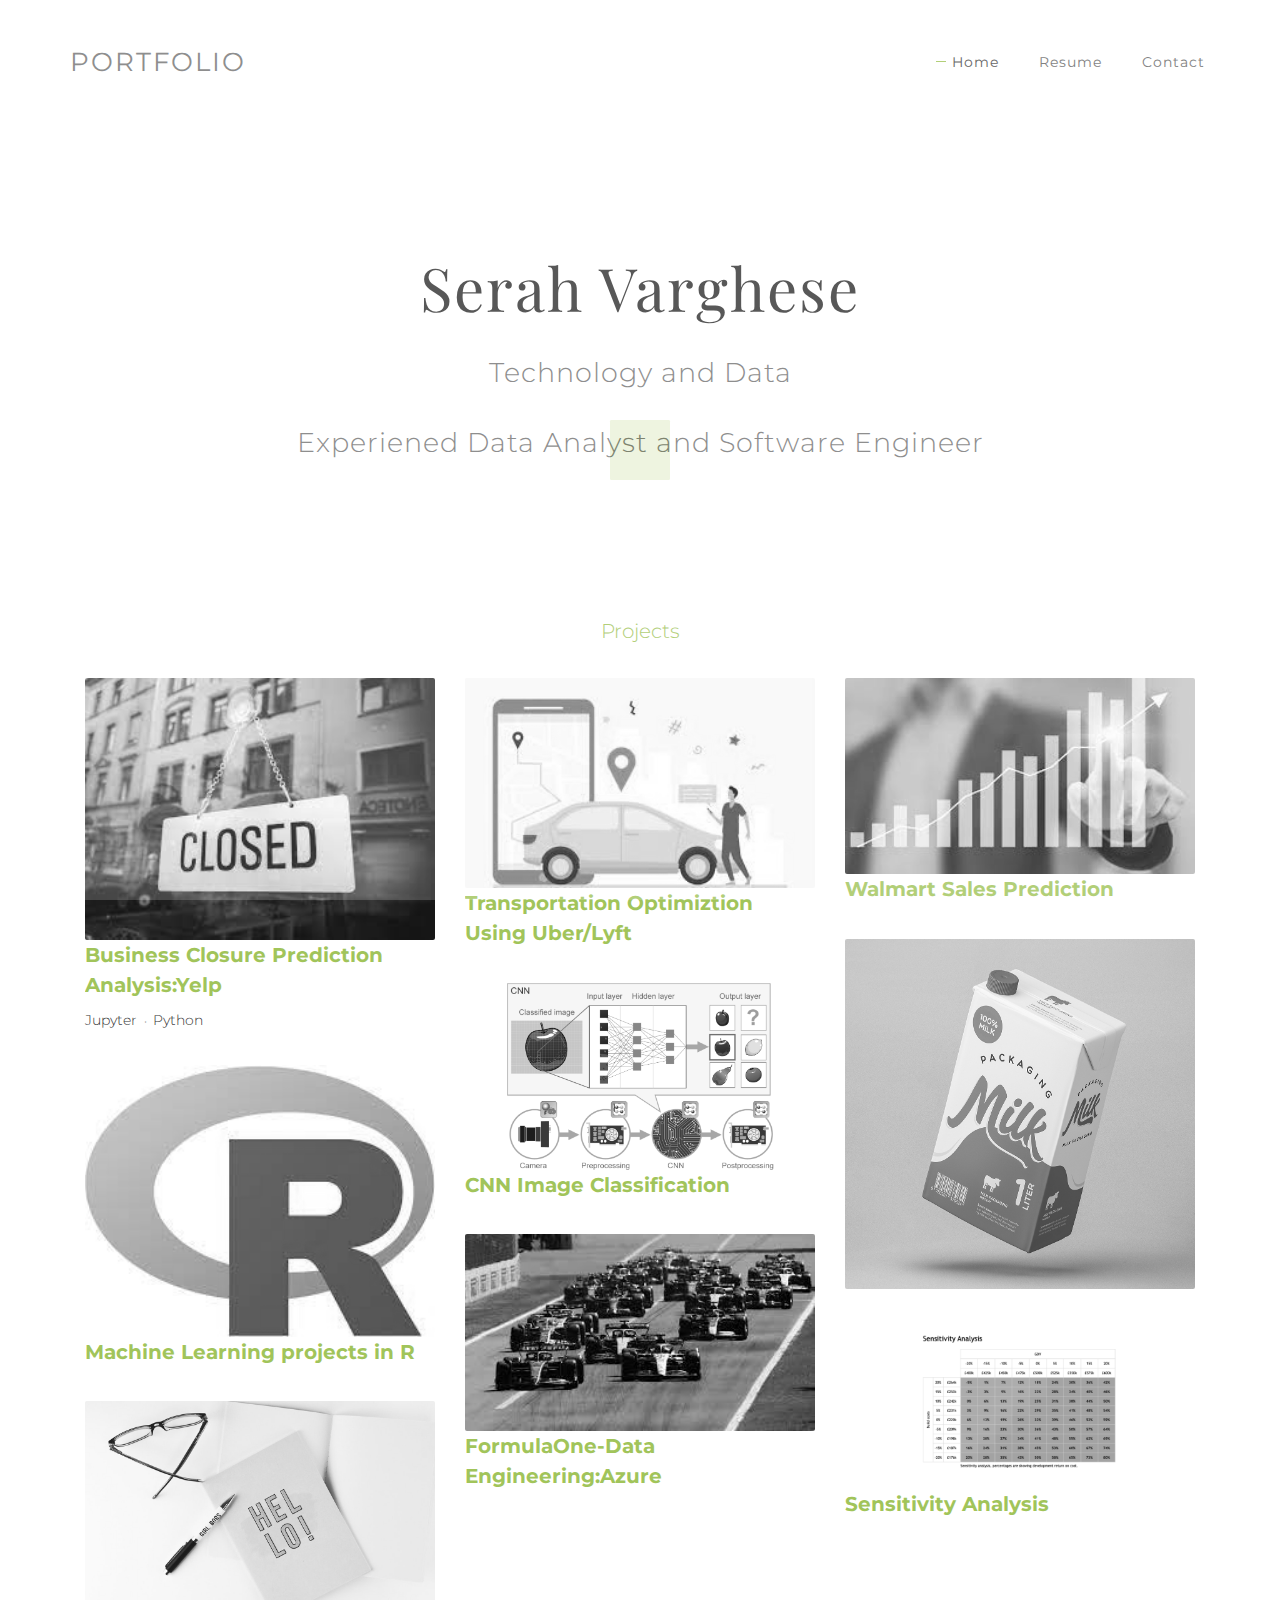
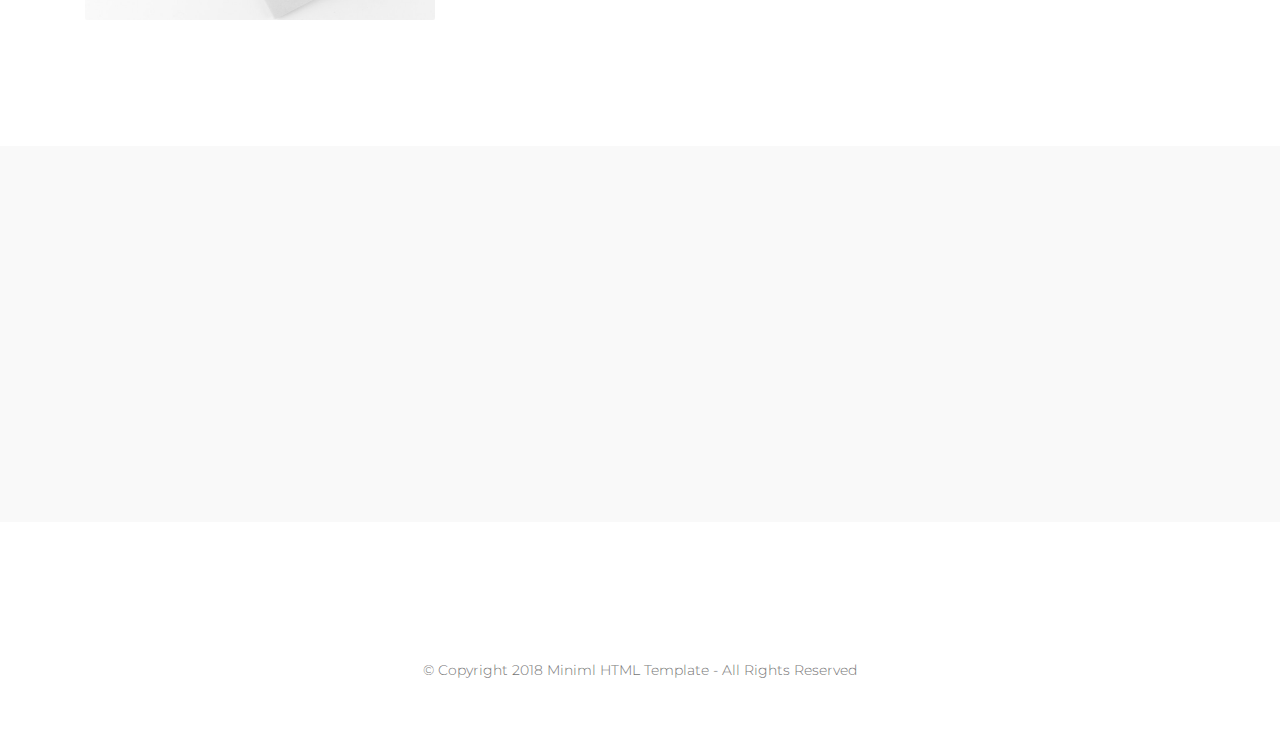
==== commit 368282f3: "added images" ====
--- a/index.html
+++ b/index.html
@@ -78,7 +78,7 @@
                     <div class="col-md-12 col-sm-12">
                         <h1 class="wow fadeInUp head" data-wow-delay="0.6s">Serah Varghese</h1>
                         <p class="wow fadeInUp lr-pd" data-wow-delay="0.8s"> Technology and Data </p>
-                        <p class="wow fadeInUp lr-pd"data-wow-delay="0.8s">Aspiring Data Analyst and Scientist</p>
+                        <p class="wow fadeInUp lr-pd"data-wow-delay="0.8s">Experiened Data Analyst and Software Engineer </p>
                     </div>
 
                 </div>
@@ -166,11 +166,11 @@
 
                                         <div class="work-box web apps col-md-4 col-sm-6">
                                             <div class="portfolio-thumb">
-                                                <a href="img/portfolio-img5.jpg" class="image-popup">
-                                                    <div class="portfolio-item-hover">
-                                                        <i class="fa fa-plus"></i>
-                                                    </div>
-                                                    <img src="img/portfolio-img5.jpg" class="img-responsive" alt="Portfolio">
+                                                <a href="https://github.com/Serahverg-8/CNN-image-classification" class="image-popup">
+                                                    <div class="portfolio-item-hover">
+                                                        <i class="fa fa-plus"></i>
+                                                    </div>
+                                                    <img src="img/classification.png" class="img-responsive" alt="Portfolio">
                                                 </div>
                                                
                                                 <p class="portfolio-title"><b>CNN Image Classification</b> </p>
@@ -179,11 +179,11 @@
 
                                         <div class="work-box web print col-md-4 col-sm-6">
                                             <div class="portfolio-thumb">
-                                                <a href="img/portfolio-img6.jpg" class="image-popup">
-                                                    <div class="portfolio-item-hover">
-                                                        <i class="fa fa-plus"></i>
-                                                    </div>
-                                                    <img src="img/portfolio-img6.jpg" class="img-responsive" alt="Portfolio">
+                                                <a href="https://github.com/Serahverg-8/R-Projects" class="image-popup">
+                                                    <div class="portfolio-item-hover">
+                                                        <i class="fa fa-plus"></i>
+                                                    </div>
+                                                    <img src="img/r.jpeg" class="img-responsive" alt="Portfolio">
                                                 </div>
                                                     <p class="portfolio-title"><b>Machine Learning projects in R</b> </p>
                                                 </a>
@@ -196,7 +196,7 @@
                                                     <div class="portfolio-item-hover">
                                                         <i class="fa fa-plus"></i>
                                                     </div>
-                                                    <img src="img/portfolio-img7.jpg" class="img-responsive" alt="Portfolio">
+                                                    <img src="img/formulaone.jpeg" class="img-responsive" alt="Portfolio">
                                                 </div>
                                                 <p class="portfolio-title"><b>FormulaOne-Data Engineering:Azure</b> </p>
                                                 </a>
@@ -209,7 +209,7 @@
                                                     <div class="portfolio-item-hover">
                                                         <i class="fa fa-plus"></i>
                                                     </div>
-                                                    <img src="img/portfolio-img8.jpg" class="img-responsive" alt="Portfolio">
+                                                    <img src="img/sensitivity.webp" class="img-responsive" alt="Portfolio">
                                                 </div>
                                                 </a>
                                              <p class="portfolio-title"><b>Sensitivity Analysis </b> </p>
--- a/css/style.css
+++ b/css/style.css
@@ -1,3 +1,340 @@
+@import url(https://fonts.googleapis.com/css?family=Raleway:400,900);
+
+body{
+  font-family: 'Raleway', sans-serif;
+  color: #333;
+}
+
+header h1{
+  text-align: center;
+  font-weight: bold;
+  margin-top: 0;
+}
+  
+ header p{
+   text-align: center;
+   margin-bottom: 0;
+ }
+
+.hexa{
+  border: 0px;
+  float: left;
+  text-align: center;
+  height: 35px;
+  width: 60px;
+  font-size: 22px;
+  background: #f0f0f0;
+  color: #3c3c3c;
+  position: relative;
+  margin-top: 15px;
+}
+
+.hexa:before{
+  content: ""; 
+  position: absolute; 
+  left: 0; 
+  width: 0; 
+  height: 0;
+  border-bottom: 15px solid #f0f0f0;
+  border-left: 30px solid transparent;
+  border-right: 30px solid transparent;
+  top: -15px;
+}
+
+.hexa:after{
+  content: ""; 
+  position: absolute; 
+  left: 0; 
+  width: 0; 
+  height: 0;
+  border-left: 30px solid transparent;
+  border-right: 30px solid transparent;
+  border-top: 15px solid #f0f0f0;
+  bottom: -15px;
+}
+
+.timeline {
+  position: relative;
+  padding: 0;
+  width: 100%;
+  margin-top: 20px;
+  list-style-type: none;
+}
+
+.timeline:before {
+  position: absolute;
+  left: 50%;
+  top: 0;
+  content: ' ';
+  display: block;
+  width: 2px;
+  height: 100%;
+  margin-left: -1px;
+  background: rgb(213,213,213);
+  background: -moz-linear-gradient(top, rgba(213,213,213,0) 0%, rgb(213,213,213) 8%, rgb(213,213,213) 92%, rgba(213,213,213,0) 100%);
+  background: -webkit-gradient(linear, left top, left bottom, color-stop(0%,rgba(30,87,153,1)), color-stop(100%,rgba(125,185,232,1)));
+  background: -webkit-linear-gradient(top, rgba(213,213,213,0) 0%, rgb(213,213,213) 8%, rgb(213,213,213) 92%, rgba(213,213,213,0) 100%);
+  background: -o-linear-gradient(top, rgba(213,213,213,0) 0%, rgb(213,213,213) 8%, rgb(213,213,213) 92%, rgba(213,213,213,0) 100%);
+  background: -ms-linear-gradient(top, rgba(213,213,213,0) 0%, rgb(213,213,213) 8%, rgb(213,213,213) 92%, rgba(213,213,213,0) 100%);
+  background: linear-gradient(to bottom, rgba(213,213,213,0) 0%, rgb(213,213,213) 8%, rgb(213,213,213) 92%, rgba(213,213,213,0) 100%);
+  z-index: 0;
+}
+
+.timeline li {
+  padding: 2em 0;
+}
+
+.timeline .hexa{
+  width: 16px;
+  height: 10px;
+  position: absolute;
+  background: #a1c45a;
+  z-index: 5;
+  left: 0;
+  right: 0;
+  margin-left:auto;
+  margin-right:auto;
+  top: -30px;
+  margin-top: 0;
+}
+
+.timeline .hexa:before {
+  border-bottom: 4px solid #a1c45a;
+  border-left-width: 8px;
+  border-right-width: 8px;
+  top: -4px;
+}
+
+.timeline .hexa:after {
+  border-left-width: 8px;
+  border-right-width: 8px;
+  border-top: 4px solid #a1c45a;
+  bottom: -4px;
+}
+
+.direction-l,
+.direction-r {
+  float: none;
+  width: 100%;
+  
+}
+
+.flag-wrapper {
+  text-align: center;
+  position: relative;
+}
+
+.flag {
+  position: relative;
+  display: inline;
+  background: rgb(255,255,255);
+  font-weight: 600;
+  z-index: 15;
+  padding: 6px 10px;
+  text-align: left;
+  border-radius: 5px;
+}
+
+.direction-l .flag:after,
+.direction-r .flag:after {
+  content: "";
+  position: absolute;
+  left: 50%;
+  top: -15px;
+  height: 0;
+  width: 0;
+  margin-left: -8px;
+  border: solid transparent;
+  border-bottom-color: rgb(255,255,255);
+  border-width: 8px;
+  pointer-events: none;
+}
+
+.direction-l .flag {
+  -webkit-box-shadow: -1px 1px 1px rgba(0,0,0,0.15), 0 0 1px rgba(0,0,0,0.15);
+  -moz-box-shadow: -1px 1px 1px rgba(0,0,0,0.15), 0 0 1px rgba(0,0,0,0.15);
+  box-shadow: -1px 1px 1px rgba(0,0,0,0.15), 0 0 1px rgba(0,0,0,0.15);
+}
+
+.direction-r .flag {
+  -webkit-box-shadow: 1px 1px 1px rgba(0,0,0,0.15), 0 0 1px rgba(0,0,0,0.15);
+  -moz-box-shadow: 1px 1px 1px rgba(0,0,0,0.15), 0 0 1px rgba(0,0,0,0.15);
+  box-shadow: 1px 1px 1px rgba(0,0,0,0.15), 0 0 1px rgba(0,0,0,0.15);
+}
+
+.time-wrapper {
+  display: block;
+  position: relative;
+  margin: 4px 0 0 0;
+  z-index: 14;
+  line-height: 1em;
+  vertical-align: middle;
+  color: #fff;
+}
+
+.direction-l .time-wrapper {
+  float: none;
+}
+
+.direction-r .time-wrapper {
+  float: none;
+}
+
+.time {
+  background: #00c4f3;
+  display: inline-block;
+  padding: 8px;
+}
+
+.desc {
+  position: relative;
+  margin: 1em 0 0 0;
+  padding: 1em;
+  background: rgb(254,254,254);
+  -webkit-box-shadow: 0 0 1px rgba(0,0,0,0.20);
+  -moz-box-shadow: 0 0 1px rgba(0,0,0,0.20);
+  box-shadow: 0 0 1px rgba(0,0,0,0.20);
+  z-index: 15;
+}
+
+.direction-l .desc,
+.direction-r .desc {
+  position: relative;
+  margin: 1em 1em 0 1em;
+  padding: 1em;
+  z-index: 15;
+}
+
+@media(min-width: 768px){
+  .timeline {
+    width: 660px;
+    margin: 0 auto;
+    margin-top: 20px;
+  }
+
+  .timeline li:after {
+    content: "";
+    display: block;
+    height: 0;
+    clear: both;
+    visibility: hidden;
+  }
+  
+  .timeline .hexa {
+    left: -28px;
+    right: auto;
+    top: 8px;
+  }
+
+  .timeline .direction-l .hexa {
+    left: auto;
+    right: -28px;
+  }
+
+  .direction-l {
+    position: relative;
+    width: 310px;
+    float: left;
+    text-align: left ;
+  }
+
+  .direction-r {
+    position: relative;
+    width: 310px;
+    float: right;
+    text-align: left;
+  }
+
+  .flag-wrapper {
+    display: inline-block;
+  }
+  
+  .flag {
+    font-size: 18px;
+  }
+
+  .direction-l .flag:after {
+    left: auto;
+    right: -16px;
+    top: 50%;
+    margin-top: -8px;
+    border: solid transparent;
+    border-left-color: rgb(254,254,254);
+    border-width: 8px;
+  }
+
+  .direction-r .flag:after {
+    top: 50%;
+    margin-top: -8px;
+    border: solid transparent;
+    border-right-color: rgb(254,254,254);
+    border-width: 8px;
+    left: -8px;
+  }
+
+  .time-wrapper {
+    display: inline;
+    vertical-align: middle;
+    margin: 0;
+  }
+
+  .direction-l .time-wrapper {
+    float: left;
+  }
+
+  .direction-r .time-wrapper {
+    float: right;
+  }
+
+  .time {
+    padding: 5px 10px;
+  }
+
+  .direction-r .desc {
+    margin: 1em 0 0 0.75em;
+  }
+}
+
+@media(min-width: 992px){
+  .timeline {
+    width: 800px;
+    margin: 0 auto;
+    margin-top: 20px;
+  }
+
+  .direction-l {
+    position: relative;
+    width: 380px;
+    float: left;
+    text-align: right;
+  }
+
+  .direction-r {
+    position: relative;
+    width: 380px;
+    float: right;
+    text-align: left;
+  }
+}
+
+
+
+
+
+
+
+
+
+
+
+
+
+
+
+
+
+
+
 
 
 body {
@@ -156,7 +493,7 @@
   display: block;
   height: 80px;
   position: relative;
-    text-align: center;
+  text-align: center;
 }
 .lr-pd {
     padding-left: 10%;
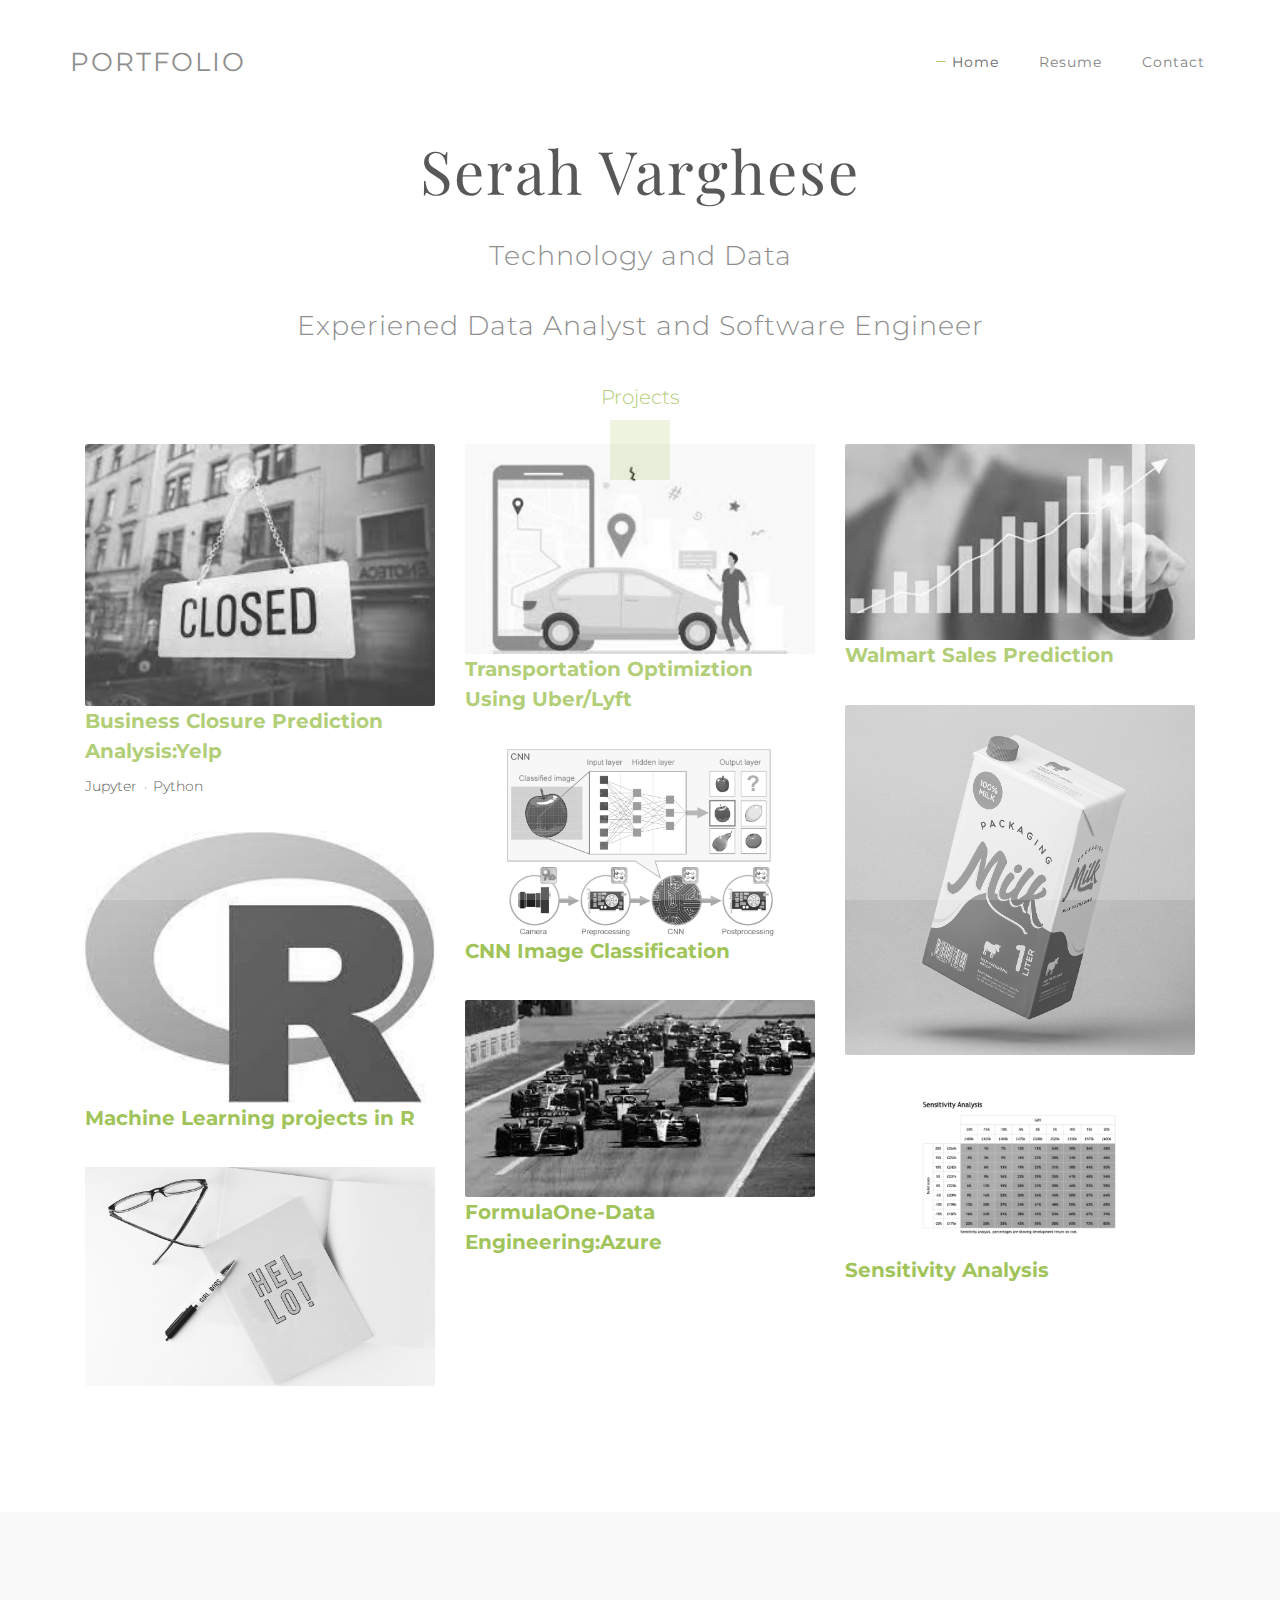
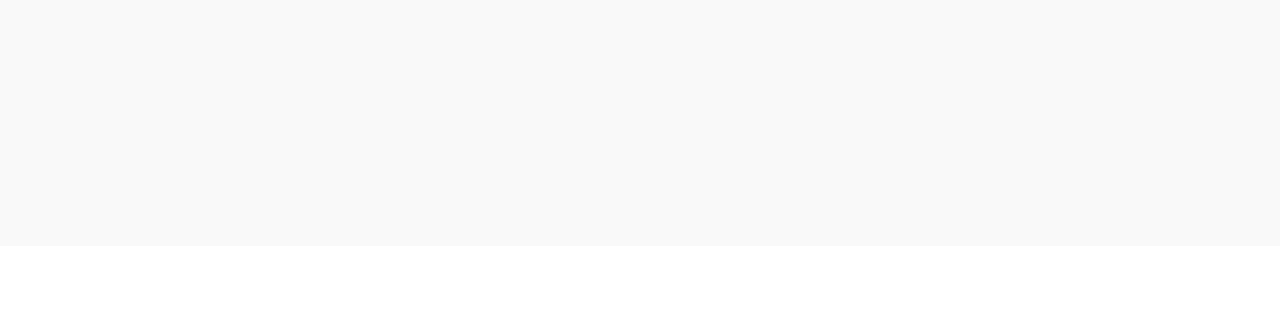
==== commit f386ed4b: "content changes" ====
--- a/index.html
+++ b/index.html
@@ -29,7 +29,7 @@
         <!-- Google Fonts Link -->
         <link href="https://fonts.googleapis.com/css?family=Montserrat:100,200,300,400,500,600,700,800,900" rel="stylesheet" type="text/css">
         <link href="https://fonts.googleapis.com/css?family=Playfair+Display:400,700,900" rel="stylesheet" type="text/css">
-
+        <link rel="stylesheet" href="https://cdnjs.cloudflare.com/ajax/libs/font-awesome/4.7.0/css/font-awesome.min.css">
     </head>
     <body>
 
@@ -245,8 +245,8 @@
                 <div class="row">
 
                     <div class="col-md-offset-2 col-md-8 col-sm-12">
-                        <p class="wow fadeInUp" data-wow-delay="0.4s">FIt is a long established fact that a reader will be distracted by the readable content of a page when looking at its layout.</p>
-                        <a href="about.html" class="wow fadeInUp btn btn-success" data-wow-delay="0.8s">LEARN ABOUT US</a>
+                        <p class="wow fadeInUp" data-wow-delay="0.4s">My long term goal is to become a Data Driven Advisor</p>
+                        <a href="resume.html" class="wow fadeInUp btn btn-success" data-wow-delay="0.8s">Journey</a>
                     </div>
 
                 </div>
@@ -262,14 +262,15 @@
 
                     <div class="col-md-12 col-sm-12">
                         <div class="footer-copyright">
+
                             <ul class="social-icon">	
-                                <li><a href="#" class="fa fa-facebook wow fadeInUp" data-wow-delay="0.2s"></a></li>
-                                <li><a href="#" class="fa fa-twitter wow fadeInUp" data-wow-delay="0.4s"></a></li>
-                                <li><a href="#" class="fa fa-linkedin wow fadeInUp" data-wow-delay="0.6s"></a></li>
-                                <li><a href="#" class="fa fa-google-plus wow fadeInUp" data-wow-delay="0.8s"></a></li>
-                                <li><a href="#" class="fa fa-dribbble wow fadeInUp" data-wow-delay="1s"></a></li>
+                               
+                                <li><a href="https://www.linkedin.com/in/serah-v/" class="fa fa-linkedin wow fadeInUp" data-wow-delay="0.6s"></a></li>
+                                <li><a href="https://github.com/Serahverg-8" class="fa fa-github wow fadeInUp" data-wow-delay="1s"></a></li>
+                                <li><a href="contact.html" class="fa fa-envelope wow fadeInUp" data-wow-delay="0.6s"></a></li>
+
                             </ul>
-                            <p class="small">&copy Copyright 2018  Miniml HTML Template - All Rights Reserved</p>
+                            <p class="small"></p>
                         </div>
                     </div>
 
--- a/css/style.css
+++ b/css/style.css
@@ -631,7 +631,7 @@
 .main-about,
 .main-service, .main-contact,
 .main-work {
-    height: 70vh;
+    height: 40vh;
     text-align: center;
 }
 
@@ -651,7 +651,7 @@
     -webkit-align-items: center;
     -ms-flex-align: center;
      align-items: center;
-    height: 56vh;
+    height: 30vh;
     position: relative;
 }
 
@@ -1012,8 +1012,8 @@
 -----------------------------------------*/
 
 footer {
-  padding-top: 60px;
-  padding-bottom: 60px;
+  padding-top: 5px;
+  padding-bottom: 5px;
 }
 
 footer .footer-link ul {
@@ -1025,7 +1025,7 @@
 footer .footer-link ul li {
   list-style: none;
   display: inline-block;
-  padding: 22px;
+  padding: 1-px;
 }
 
 footer .footer-link ul li a {
@@ -1039,7 +1039,7 @@
 }
 
 footer .footer-copyright {
-  padding-top: 16px;
+  padding-top: 10px;
 }
 
 footer .footer-copyright p {
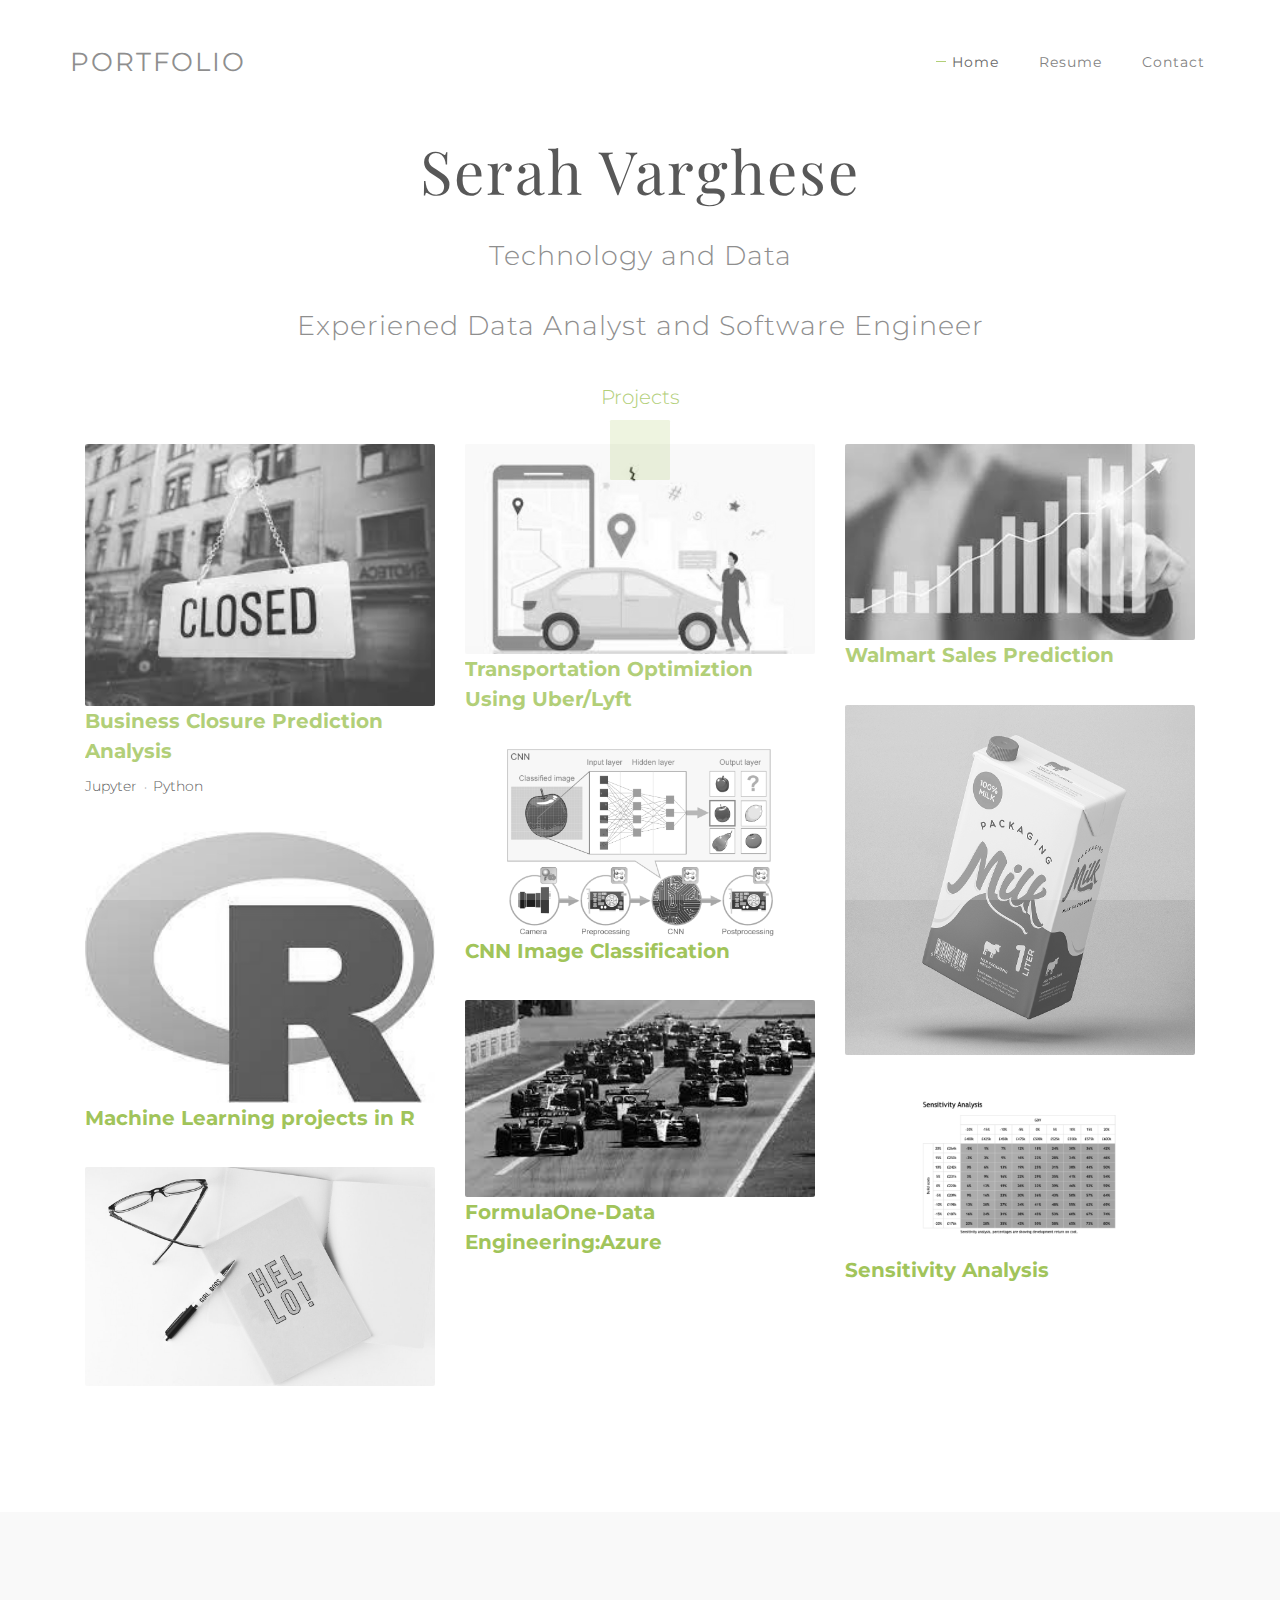
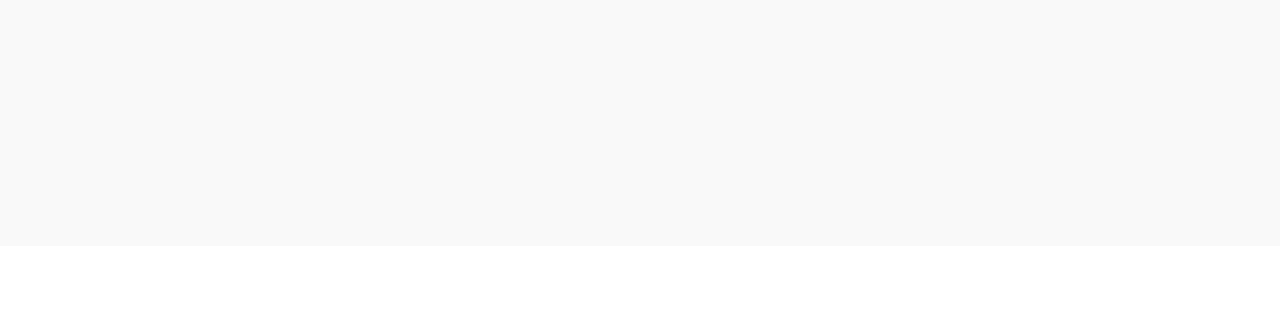
==== commit ba74cd70: "Added new links" ====
--- a/index.html
+++ b/index.html
@@ -115,7 +115,7 @@
                                                     <img src="img/closed.jpeg" class="img-responsive" alt="Portfolio">
 
                                                 </div>
-                                                    <p class="portfolio-title"><b>Business Closure Prediction Analysis:Yelp</b></p>
+                                                    <p class="portfolio-title"><b>Business Closure Prediction Analysis</b></p>
                                                     
                                                 </a>
                                                 
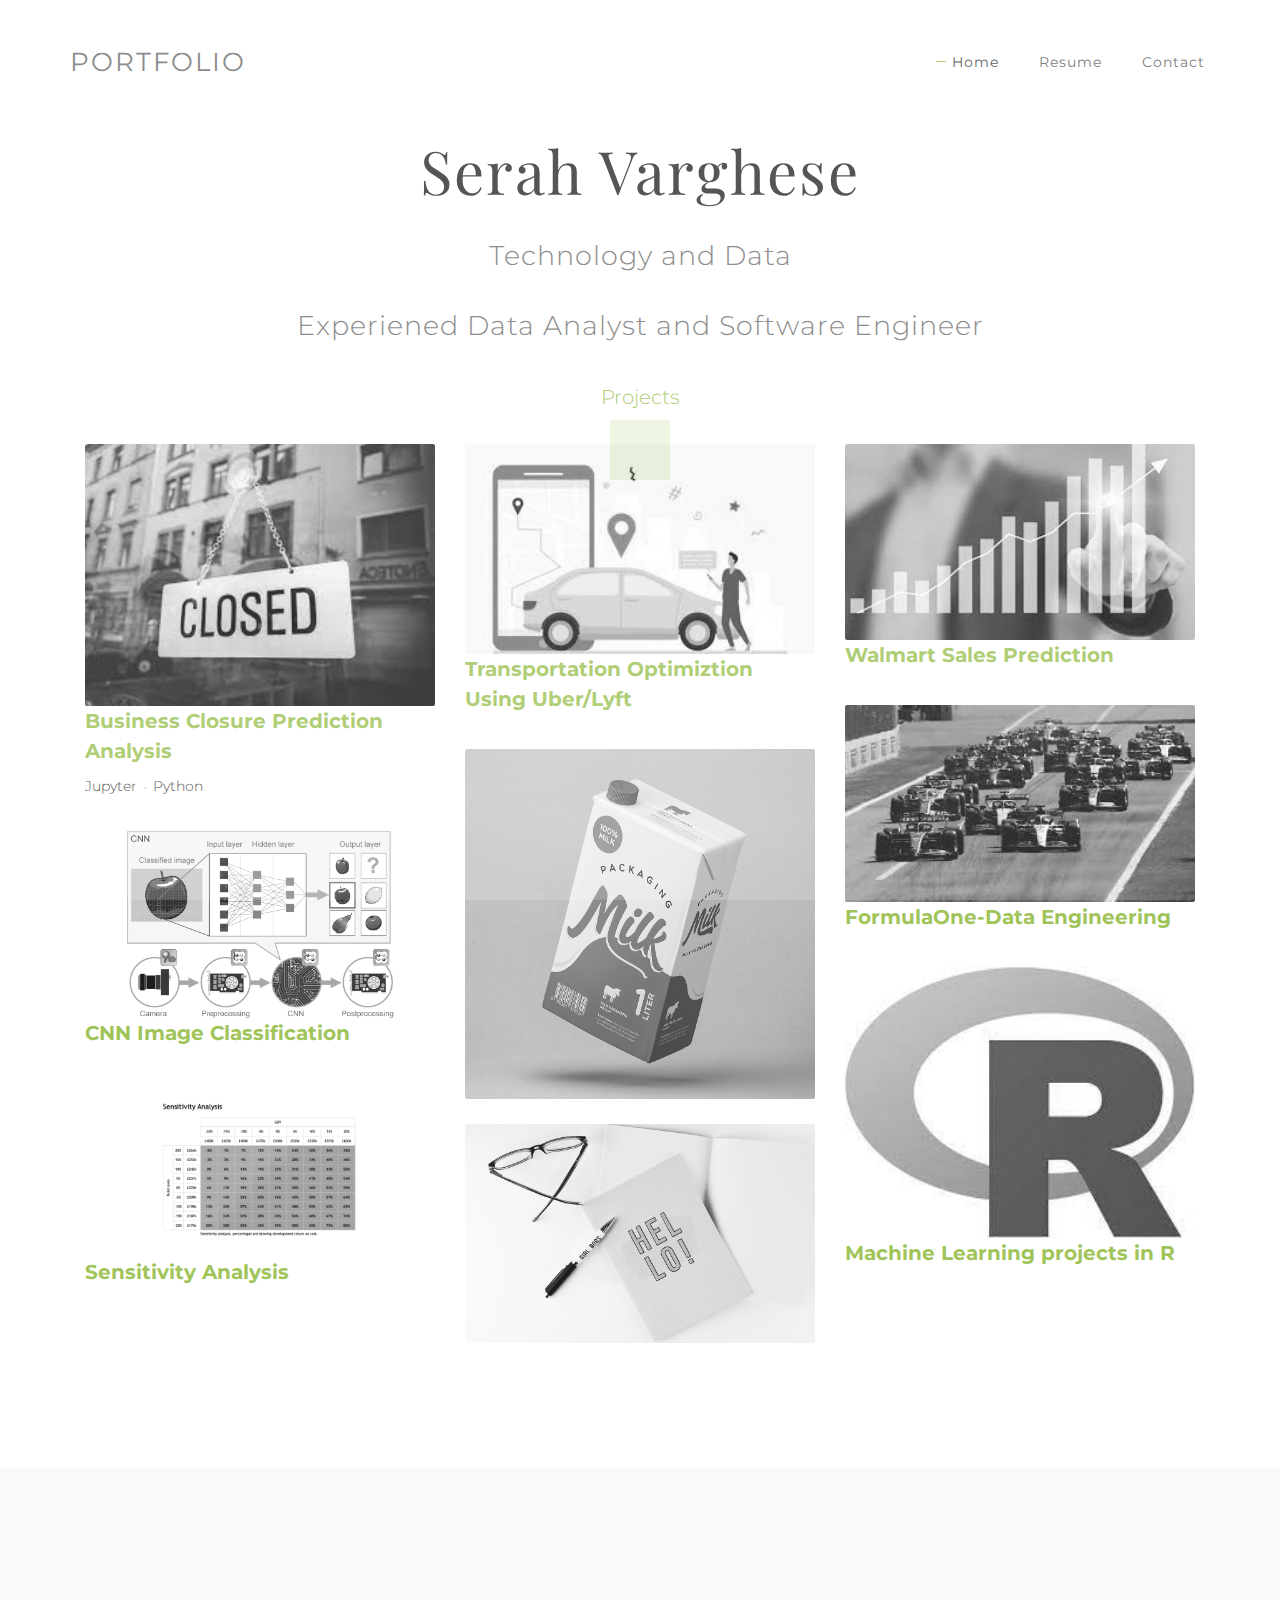
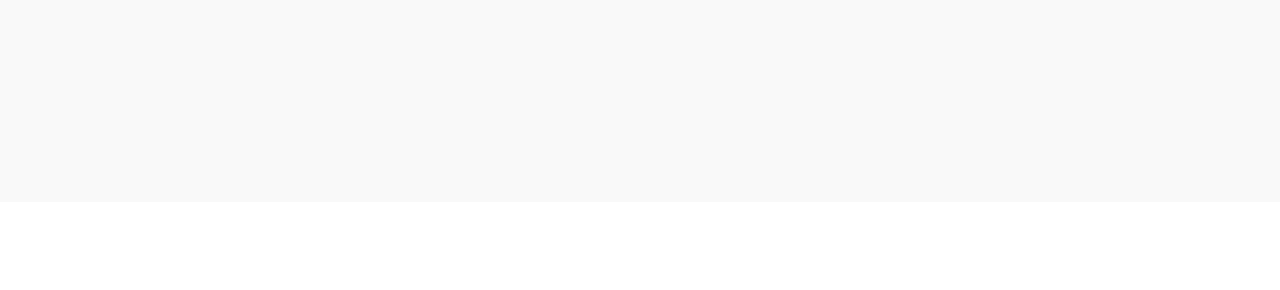
==== commit 7673eee8: "added new links" ====
--- a/index.html
+++ b/index.html
@@ -151,7 +151,18 @@
                                                 </a>
                                            
                                         </div>
-
+                                        <div class="work-box web html col-md-4 col-sm-6">
+                                            <div class="portfolio-thumb">
+                                                <a href="https://docs.google.com/presentation/d/1G9QtGeLavJdh7NVY8aGzDXX6jkCV_Y2cxuw1Hx08N7c/edit?usp=sharing" class="image-popup">
+                                                    <div class="portfolio-item-hover">
+                                                        <i class="fa fa-plus"></i>
+                                                    </div>
+                                                    <img src="img/formulaone.jpeg" class="img-responsive" alt="Portfolio">
+                                                </div>
+                                                <p class="portfolio-title"><b>FormulaOne-Data Engineering</b> </p>
+                                                </a>
+                                            
+                                        </div>
                                         <div class="work-box graphic apps col-md-4 col-sm-6">
                                             <div class="portfolio-thumb">
                                                 <a href="img/portfolio-img4.jpg" class="image-popup">
@@ -190,22 +201,11 @@
                                            
                                         </div>
 
-                                        <div class="work-box web html col-md-4 col-sm-6">
-                                            <div class="portfolio-thumb">
-                                                <a href="img/portfolio-img7.jpg" class="image-popup">
-                                                    <div class="portfolio-item-hover">
-                                                        <i class="fa fa-plus"></i>
-                                                    </div>
-                                                    <img src="img/formulaone.jpeg" class="img-responsive" alt="Portfolio">
-                                                </div>
-                                                <p class="portfolio-title"><b>FormulaOne-Data Engineering:Azure</b> </p>
-                                                </a>
-                                            
-                                        </div>
+                                       
 
                                         <div class="work-box graphic print col-md-4 col-sm-6">
                                             <div class="portfolio-thumb">
-                                                <a href="img/portfolio-img8.jpg" class="image-popup">
+                                                <a href="https://www.linkedin.com/in/serah-v/overlay/1635508912808/single-media-viewer/?profileId=ACoAABQV-0oBsoc6yn6pycdasXl17Z0kuwkjA0w" class="image-popup">
                                                     <div class="portfolio-item-hover">
                                                         <i class="fa fa-plus"></i>
                                                     </div>
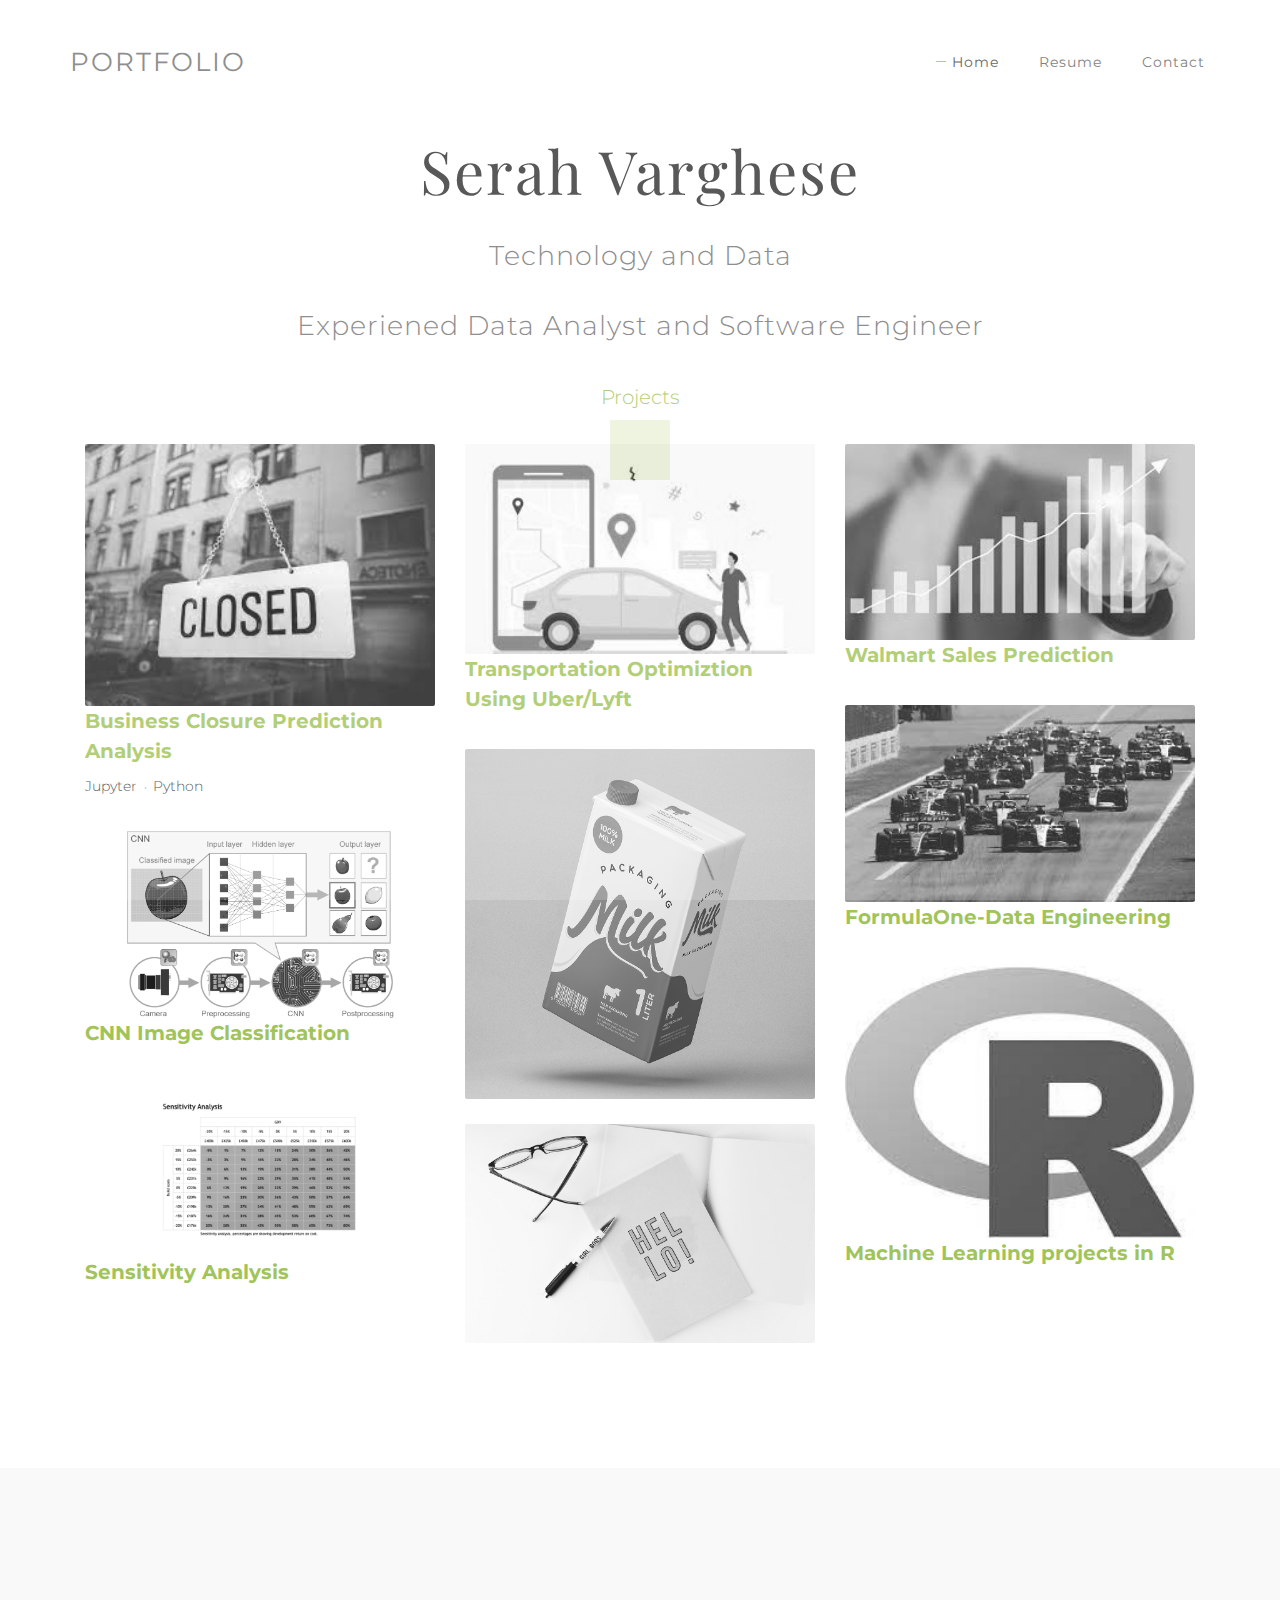
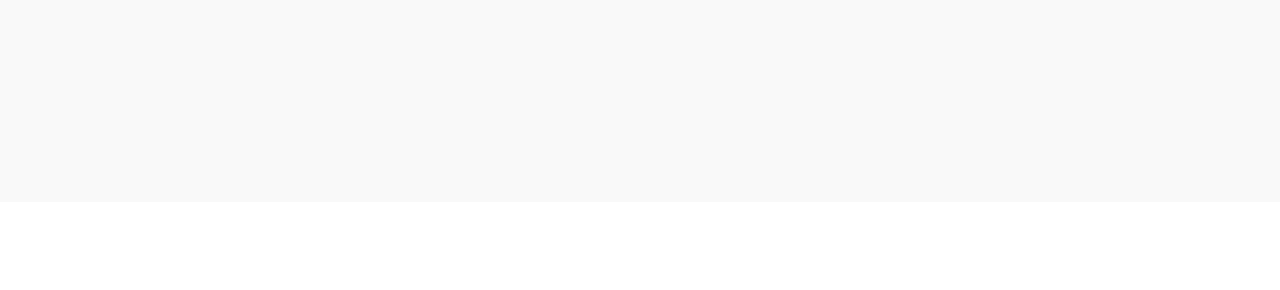
==== commit 4af2aeb0: "removed unwanted classes" ====
--- a/index.html
+++ b/index.html
@@ -165,7 +165,7 @@
                                         </div>
                                         <div class="work-box graphic apps col-md-4 col-sm-6">
                                             <div class="portfolio-thumb">
-                                                <a href="img/portfolio-img4.jpg" class="image-popup">
+                                                <a href="img/portfolio-img4.jpg" >
                                                     <div class="portfolio-item-hover">
                                                         <i class="fa fa-plus"></i>
                                                     </div>
@@ -177,7 +177,7 @@
 
                                         <div class="work-box web apps col-md-4 col-sm-6">
                                             <div class="portfolio-thumb">
-                                                <a href="https://github.com/Serahverg-8/CNN-image-classification" class="image-popup">
+                                                <a href="https://github.com/Serahverg-8/CNN-image-classification" >
                                                     <div class="portfolio-item-hover">
                                                         <i class="fa fa-plus"></i>
                                                     </div>
@@ -190,7 +190,7 @@
 
                                         <div class="work-box web print col-md-4 col-sm-6">
                                             <div class="portfolio-thumb">
-                                                <a href="https://github.com/Serahverg-8/R-Projects" class="image-popup">
+                                                <a href="https://github.com/Serahverg-8/R-Projects" >
                                                     <div class="portfolio-item-hover">
                                                         <i class="fa fa-plus"></i>
                                                     </div>
